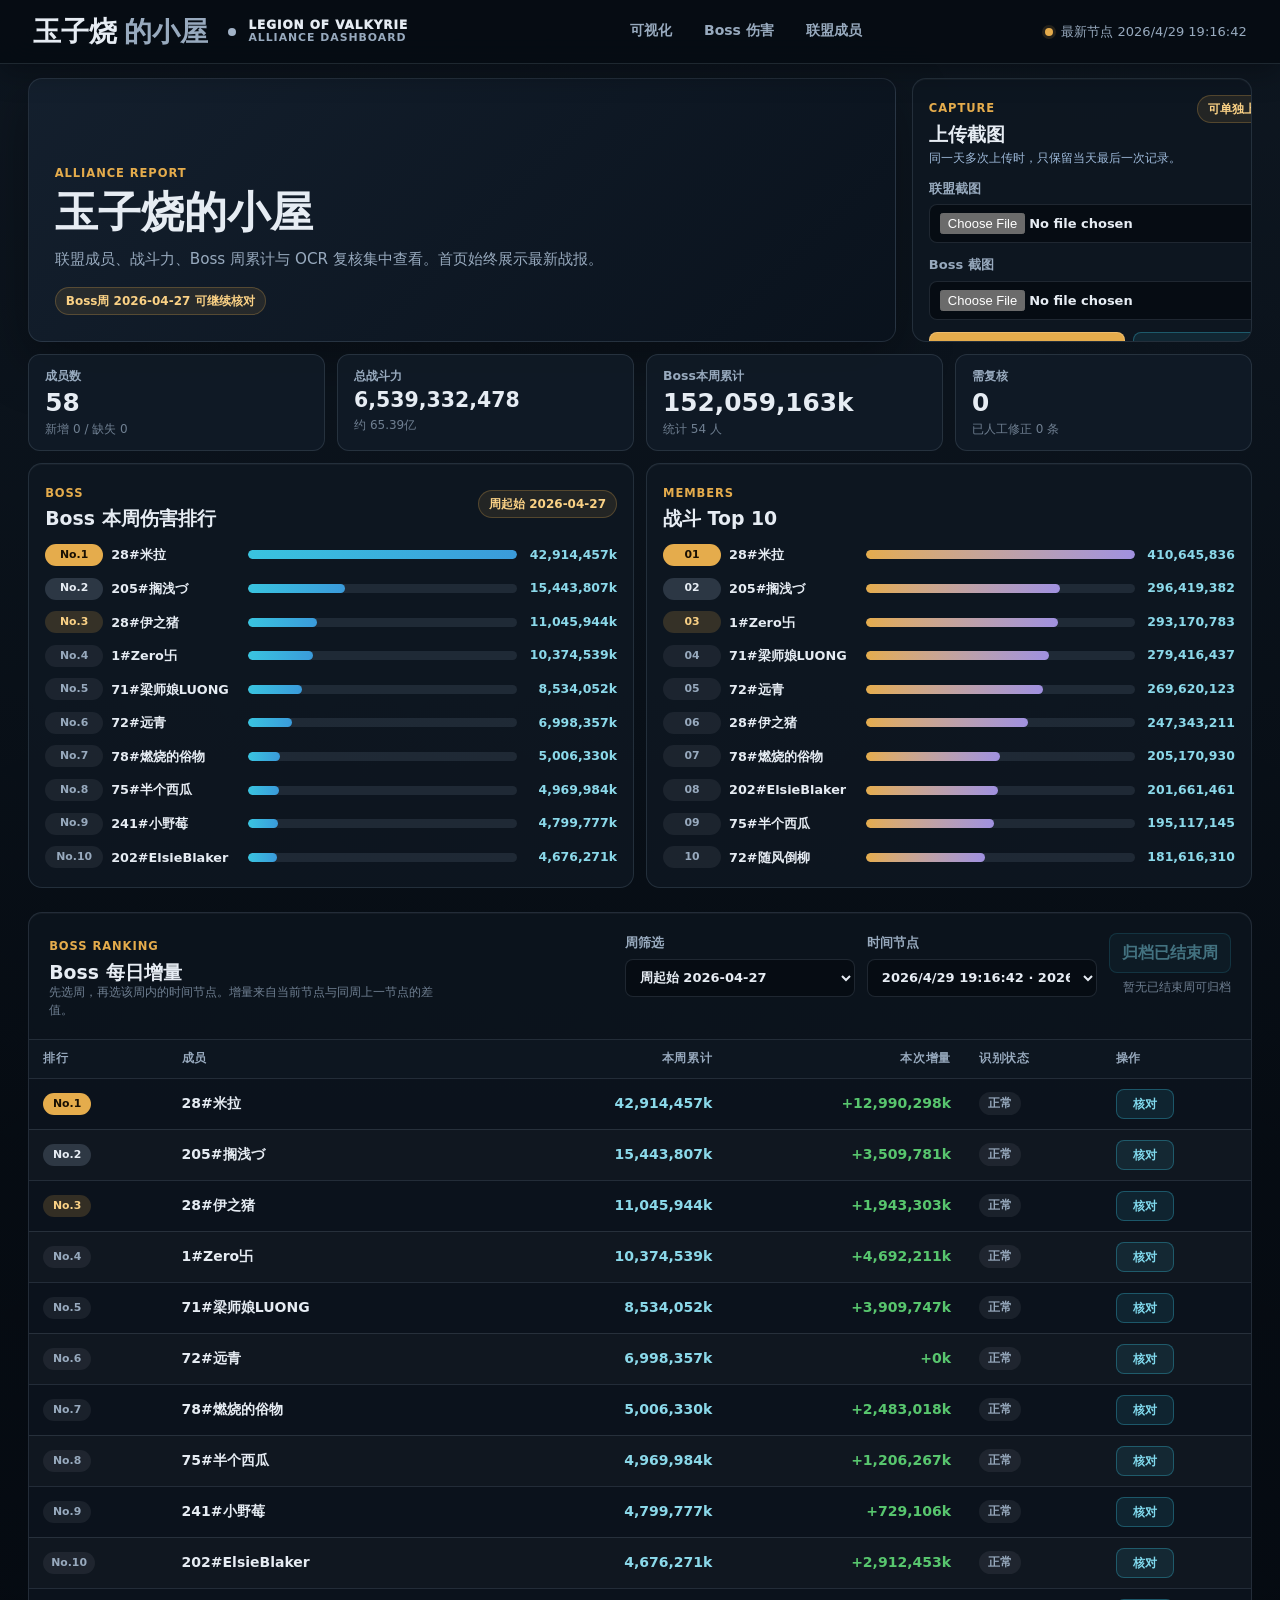
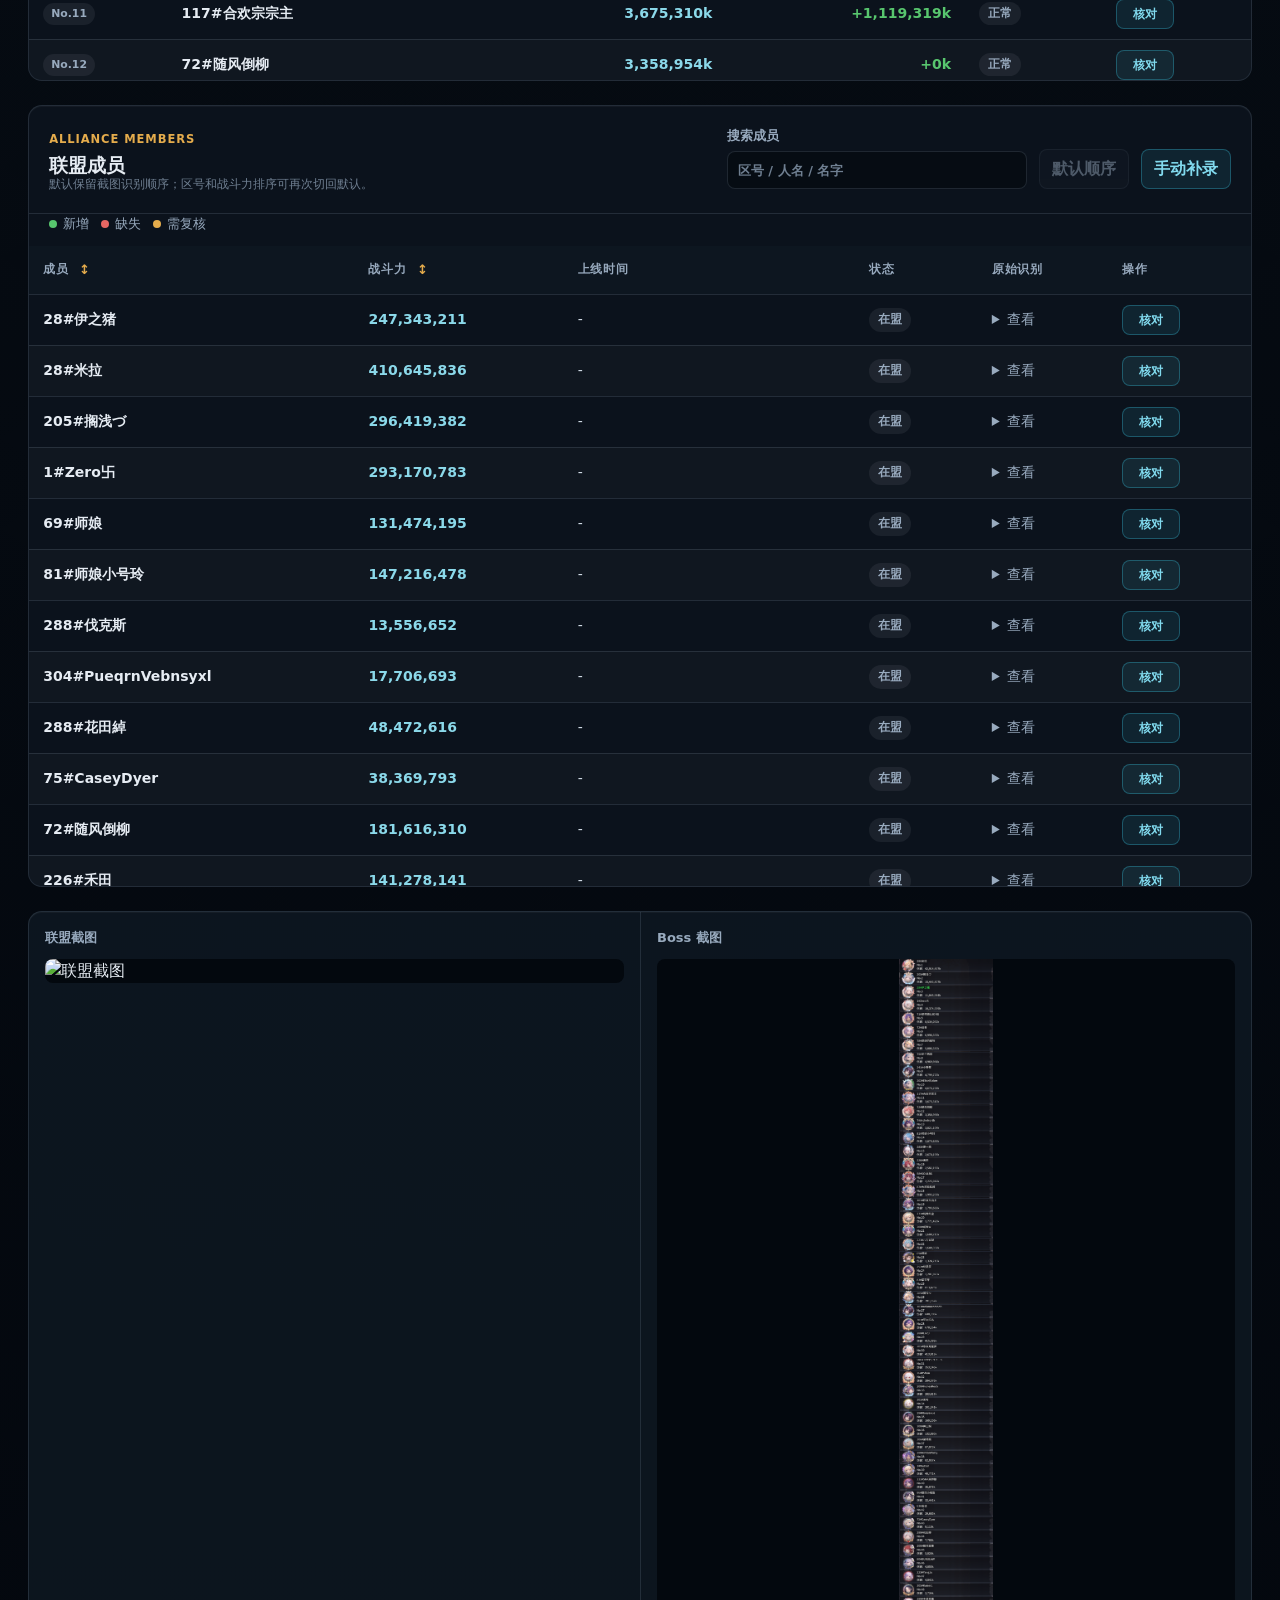
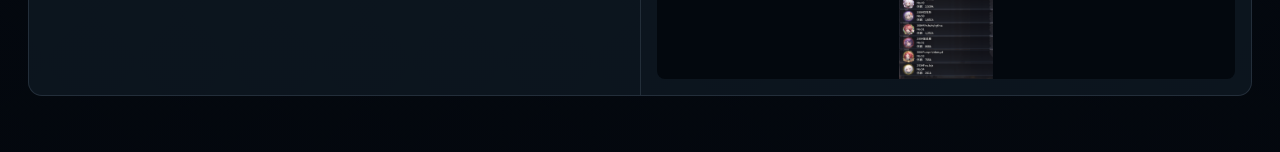
==== index.html @ 7e5b595a "初始化" ====
<!doctype html>
<html lang="zh-CN">
  <head>
    <meta charset="UTF-8" />
    <meta name="viewport" content="width=device-width, initial-scale=1, viewport-fit=cover" />
    <title>玉子烧的小屋</title>
    <link rel="icon" href="data:," />
    <link rel="stylesheet" href="./styles.css" />
  </head>
  <body>
    <a class="skip-link" href="#main-content">跳到主要内容</a>

    <header class="site-header" aria-label="主导航">
      <a class="brand" href="#visualization" aria-label="玉子烧的小屋首页">
        <span>玉子烧</span><span>的小屋</span>
      </a>

      <div class="identity">
        <span class="identity-dot"></span>
        <span>
          <strong>Legion of Valkyrie</strong>
          <small>Alliance Dashboard</small>
        </span>
      </div>

      <nav class="nav-links" aria-label="功能板块">
        <a href="#visualization">可视化</a>
        <a href="#boss-ranking">Boss 伤害</a>
        <a href="#members-section">联盟成员</a>
      </nav>

      <div class="header-status" aria-label="数据状态">
        <span class="status-dot"></span>
        <span id="captureMeta">等待数据</span>
      </div>
    </header>

    <main id="main-content" class="shell">
      <section id="visualization" class="overview section-block" aria-labelledby="overviewTitle">
        <div class="overview-top">
          <div class="report-title">
            <p class="eyebrow">Alliance Report</p>
            <h1 id="overviewTitle">玉子烧的小屋</h1>
            <p class="lede">联盟成员、战斗力、Boss 周累计与 OCR 复核集中查看。首页始终展示最新战报。</p>
            <div class="meta-line" aria-label="当前归档状态">
              <span id="archiveMeta">Boss 周数据未归档</span>
            </div>
          </div>

          <form id="uploadForm" class="upload-card" aria-label="截图上传识别">
            <div class="upload-head">
              <div>
                <p class="eyebrow">Capture</p>
                <h2>上传截图</h2>
                <p id="uploadStatus" class="hint">同一天多次上传时，只保留当天最后一次记录。</p>
              </div>
              <span class="small-badge">可单独上传</span>
            </div>

            <div class="upload-fields">
              <label>
                <span>联盟截图</span>
                <input name="member" type="file" accept="image/*" />
              </label>
              <label>
                <span>Boss 截图</span>
                <input name="boss" type="file" accept="image/*" />
              </label>
            </div>

            <div class="upload-actions">
              <button type="submit">上传并识别</button>
              <button id="reparseButton" class="secondary-button" type="button">重扫本地</button>
            </div>
          </form>
        </div>

        <section class="stats-grid" id="statsGrid" aria-label="战报指标"></section>

        <section class="leaderboard-grid" aria-label="最新排行">
          <article class="panel ranking-panel">
            <div class="panel-head compact">
              <div>
                <p class="eyebrow">Boss</p>
                <h2>Boss 本周伤害排行</h2>
              </div>
              <span id="bossWeekLabel" class="badge"></span>
            </div>
            <div id="bossBars" class="bars"></div>
          </article>

          <article class="panel ranking-panel">
            <div class="panel-head compact">
              <div>
                <p class="eyebrow">Members</p>
                <h2>战斗 Top 10</h2>
              </div>
            </div>
            <div id="powerBars" class="bars"></div>
          </article>
        </section>
      </section>

      <section id="boss-ranking" class="section-block detail-section" aria-labelledby="bossTitle">
        <section class="panel detail-panel boss-detail-panel">
          <div class="panel-head">
            <div>
              <p class="eyebrow">Boss Ranking</p>
              <h2 id="bossTitle">Boss 每日增量</h2>
              <p class="hint">先选周，再选该周内的时间节点。增量来自当前节点与同周上一节点的差值。</p>
            </div>

            <div class="control-row">
              <label class="inline-control">
                <span>周筛选</span>
                <select id="weekSelect"></select>
              </label>
              <label class="inline-control">
                <span>时间节点</span>
                <select id="snapshotSelect"></select>
              </label>
              <div class="archive-control">
                <button id="archiveButton" class="secondary-button" type="button">归档已结束周</button>
                <span id="archiveStatus" class="hint"></span>
              </div>
            </div>
          </div>

          <div class="table-wrap">
            <table>
              <thead>
                <tr>
                  <th>排行</th>
                  <th>成员</th>
                  <th>本周累计</th>
                  <th>本次增量</th>
                  <th>识别状态</th>
                  <th>操作</th>
                </tr>
              </thead>
              <tbody id="bossTable"></tbody>
            </table>
          </div>
        </section>
      </section>

      <section id="members-section" class="section-block detail-section" aria-labelledby="membersTitle">
        <section class="panel detail-panel members-detail-panel">
          <div class="panel-head">
            <div>
              <p class="eyebrow">Alliance Members</p>
              <h2 id="membersTitle">联盟成员</h2>
              <p class="hint">默认保留截图识别顺序；区号和战斗力排序可再次切回默认。</p>
            </div>

            <div class="member-tools">
              <label class="member-search">
                <span>搜索成员</span>
                <input id="searchInput" type="search" placeholder="区号 / 人名 / 名字" />
              </label>
              <button id="resetMemberSortButton" class="secondary-button subtle-button" type="button">默认顺序</button>
              <button id="addMemberButton" class="secondary-button" type="button">手动补录</button>
            </div>
          </div>

          <div class="legend">
            <span><i class="dot new"></i>新增</span>
            <span><i class="dot missing"></i>缺失</span>
            <span><i class="dot review"></i>需复核</span>
          </div>

          <div class="table-wrap">
            <table>
              <thead>
                <tr>
                  <th>
                    <button class="sort-button" type="button" data-member-sort="zone">
                      成员 <span id="memberSortIcon">↕</span>
                    </button>
                  </th>
                  <th>
                    <button class="sort-button" type="button" data-member-sort="power">
                      战斗力 <span id="powerSortIcon">↕</span>
                    </button>
                  </th>
                  <th>上线时间</th>
                  <th>状态</th>
                  <th>原始识别</th>
                  <th>操作</th>
                </tr>
              </thead>
              <tbody id="memberTable"></tbody>
            </table>
          </div>
        </section>
      </section>

      <section class="section-block detail-section">
        <section class="panel image-panel" aria-label="截图预览">
          <figure>
            <figcaption>联盟截图</figcaption>
            <img id="memberImage" alt="联盟截图" />
          </figure>
          <figure>
            <figcaption>Boss 截图</figcaption>
            <img id="bossImage" alt="Boss 截图" />
          </figure>
        </section>
      </section>
    </main>

    <script src="./data/state.js"></script>
    <script src="./app.js"></script>
  </body>
</html>
---- styles.css ----
:root {
  color-scheme: dark;
  --bg: oklch(15% 0.018 252);
  --bg-2: oklch(18% 0.022 252);
  --surface: oklch(21% 0.026 252);
  --surface-2: oklch(25% 0.03 252);
  --surface-3: oklch(30% 0.034 252);
  --line: oklch(62% 0.035 252 / 0.22);
  --line-strong: oklch(70% 0.04 252 / 0.34);
  --text: oklch(94% 0.012 252);
  --muted: oklch(73% 0.035 252);
  --muted-2: oklch(59% 0.034 252);
  --gold: oklch(78% 0.13 78);
  --gold-2: oklch(88% 0.105 82);
  --cyan: oklch(76% 0.12 214);
  --blue: oklch(66% 0.13 242);
  --green: oklch(74% 0.16 148);
  --red: oklch(67% 0.16 24);
  --violet: oklch(70% 0.115 292);
  --shadow: 0 18px 54px oklch(5% 0.01 252 / 0.34);
  --radius: 8px;
  --header-h: 64px;
  --space-1: 4px;
  --space-2: 8px;
  --space-3: 12px;
  --space-4: 16px;
  --space-5: 20px;
  --space-6: 24px;
  --space-8: 32px;
}

* {
  box-sizing: border-box;
}

html {
  min-height: 100%;
  background: var(--bg);
  scroll-behavior: smooth;
}

body {
  margin: 0;
  min-height: 100vh;
  overflow-x: hidden;
  color: var(--text);
  font-family: -apple-system, BlinkMacSystemFont, "Segoe UI", "Microsoft YaHei UI", "Noto Sans CJK SC", system-ui, sans-serif;
  font-size: 1rem;
  line-height: 1.5;
  background:
    linear-gradient(180deg, oklch(20% 0.024 252) 0%, var(--bg) 34%, oklch(13% 0.018 252) 100%),
    var(--bg);
  font-kerning: normal;
}

body::before {
  content: "";
  position: fixed;
  inset: 0;
  z-index: -1;
  pointer-events: none;
  background:
    linear-gradient(90deg, oklch(78% 0.13 78 / 0.08), transparent 34%),
    linear-gradient(140deg, transparent 30%, oklch(76% 0.12 214 / 0.06), transparent 62%);
}

a {
  color: inherit;
  text-decoration: none;
}

button,
input,
select {
  font: inherit;
}

button,
summary,
select,
input[type="file"] {
  cursor: pointer;
}

button:focus-visible,
a:focus-visible,
input:focus-visible,
select:focus-visible,
summary:focus-visible {
  outline: 2px solid var(--gold);
  outline-offset: 3px;
}

button:disabled {
  cursor: not-allowed;
  opacity: 0.48;
}

[hidden] {
  display: none !important;
}

.skip-link {
  position: fixed;
  left: var(--space-4);
  top: var(--space-4);
  z-index: 100;
  transform: translateY(calc(-100% - 24px));
  border-radius: var(--radius);
  background: var(--gold);
  color: oklch(18% 0.03 78);
  padding: var(--space-2) var(--space-3);
  font-weight: 800;
}

.skip-link:focus {
  transform: translateY(0);
}

.site-header {
  position: fixed;
  inset: 0 0 auto;
  z-index: 50;
  min-height: var(--header-h);
  display: grid;
  grid-template-columns: auto auto minmax(0, 1fr) auto;
  align-items: center;
  gap: var(--space-5);
  padding: 0 clamp(14px, 2.6vw, 38px);
  border-bottom: 1px solid var(--line);
  background: oklch(15% 0.018 252 / 0.92);
  backdrop-filter: blur(16px);
  box-shadow: 0 10px 28px oklch(5% 0.01 252 / 0.28);
}

.brand {
  display: inline-flex;
  align-items: baseline;
  gap: 0.26em;
  min-width: 0;
  color: var(--text);
  font-size: 1.72rem;
  font-weight: 950;
  line-height: 1;
  white-space: nowrap;
}

.brand span:last-child {
  overflow: hidden;
  color: var(--muted);
  font-weight: 850;
  text-overflow: ellipsis;
  white-space: nowrap;
}

.identity {
  display: inline-flex;
  align-items: center;
  gap: 12px;
  min-width: 218px;
  color: var(--text);
  text-transform: uppercase;
}

.identity-dot {
  width: 8px;
  height: 8px;
  flex: 0 0 auto;
  border-radius: 50%;
  background: oklch(76% 0.035 252);
}

.identity span:last-child {
  display: grid;
  gap: 2px;
}

.identity strong {
  font-size: 0.75rem;
  font-weight: 950;
  letter-spacing: 0.08em;
  line-height: 1;
}

.identity small {
  color: var(--muted);
  font-size: 0.68rem;
  font-weight: 900;
  letter-spacing: 0.09em;
  line-height: 1;
}

.nav-links {
  display: flex;
  justify-content: center;
  gap: clamp(12px, 2.5vw, 36px);
  min-width: 0;
  color: var(--muted);
  font-size: 0.875rem;
  font-weight: 750;
}

.nav-links a {
  display: inline-flex;
  align-items: center;
  min-height: 40px;
  border-bottom: 2px solid transparent;
  white-space: nowrap;
  transition: color 160ms ease, border-color 160ms ease;
}

.nav-links a:hover {
  border-color: var(--gold);
  color: var(--text);
}

.header-status {
  display: inline-flex;
  align-items: center;
  gap: var(--space-2);
  max-width: 360px;
  min-width: 0;
  color: var(--muted);
  font-size: 0.8125rem;
  font-variant-numeric: tabular-nums;
  white-space: nowrap;
}

.header-status span:last-child {
  overflow: hidden;
  text-overflow: ellipsis;
}

.status-dot,
.dot {
  display: inline-block;
  width: 8px;
  height: 8px;
  flex: 0 0 auto;
  border-radius: 50%;
  background: var(--gold);
  box-shadow: 0 0 0 3px oklch(78% 0.13 78 / 0.14);
}

.dot.new {
  background: var(--green);
  box-shadow: none;
}

.dot.missing {
  background: var(--red);
  box-shadow: none;
}

.dot.review {
  background: var(--gold);
  box-shadow: none;
}

.shell {
  width: min(100%, 1560px);
  margin: 0 auto;
  padding: calc(var(--header-h) + 14px) clamp(10px, 2.2vw, 34px) 56px;
}

.section-block {
  scroll-margin-top: calc(var(--header-h) + 18px);
}

.section-block + .section-block {
  margin-top: var(--space-6);
}

.overview {
  display: grid;
  grid-template-rows: minmax(190px, 0.62fr) auto minmax(310px, 1fr);
  gap: var(--space-3);
  min-height: calc(100vh - var(--header-h) - 26px);
}

.overview-top {
  display: grid;
  grid-template-columns: minmax(0, 1fr) minmax(340px, 0.38fr);
  gap: var(--space-4);
  min-height: 0;
}

.report-title {
  display: grid;
  align-content: end;
  min-width: 0;
  overflow: hidden;
  border: 1px solid var(--line);
  border-radius: 14px;
  background:
    linear-gradient(135deg, oklch(24% 0.032 252 / 0.94), oklch(18% 0.025 252 / 0.94)),
    var(--surface);
  padding: clamp(18px, 2vw, 30px);
  box-shadow: var(--shadow);
}

.eyebrow {
  display: inline-flex;
  align-items: center;
  gap: var(--space-2);
  margin: 0 0 var(--space-2);
  color: var(--gold);
  font-size: 0.72rem;
  font-weight: 900;
  letter-spacing: 0.08em;
  line-height: 1.2;
  text-transform: uppercase;
}

h1,
h2,
h3 {
  margin: 0;
  line-height: 1.1;
  text-wrap: balance;
}

h1 {
  font-size: 2.7rem;
  font-weight: 900;
}

h2 {
  font-size: 1.18rem;
  font-weight: 850;
}

.lede {
  max-width: 62ch;
  margin: var(--space-3) 0 0;
  color: var(--muted);
  font-size: 0.95rem;
  overflow-wrap: anywhere;
}

.meta-line {
  display: flex;
  flex-wrap: wrap;
  gap: var(--space-2);
  margin-top: var(--space-4);
}

.meta-line span,
.badge,
.small-badge {
  display: inline-flex;
  align-items: center;
  min-height: 28px;
  max-width: 100%;
  border: 1px solid oklch(78% 0.13 78 / 0.25);
  border-radius: 999px;
  background: oklch(78% 0.13 78 / 0.1);
  color: var(--gold-2);
  padding: 4px 10px;
  overflow: hidden;
  font-size: 0.75rem;
  font-weight: 800;
  text-overflow: ellipsis;
  white-space: nowrap;
}

.panel,
.upload-card {
  min-width: 0;
  overflow: hidden;
  border: 1px solid var(--line);
  border-radius: 14px;
  background: oklch(20% 0.024 252 / 0.88);
  box-shadow: inset 0 1px 0 oklch(95% 0.01 252 / 0.035);
}

.upload-card {
  display: grid;
  gap: var(--space-3);
  align-content: start;
  padding: var(--space-4);
}

.upload-head,
.panel-head {
  display: flex;
  align-items: flex-start;
  justify-content: space-between;
  gap: var(--space-4);
}

.upload-head h2 {
  color: var(--text);
}

.upload-head .hint {
  margin-top: 4px;
  max-width: 260px;
  overflow: hidden;
  color: oklch(78% 0.055 252);
  text-overflow: ellipsis;
  white-space: nowrap;
}

.upload-fields {
  display: grid;
  grid-template-columns: 1fr;
  gap: var(--space-3);
}

.upload-card label,
.inline-control,
.member-search,
.review-fields label {
  display: grid;
  gap: 6px;
  min-width: 0;
  color: var(--muted);
  font-size: 0.8125rem;
  font-weight: 760;
}

input,
select {
  width: 100%;
  min-width: 0;
  min-height: 38px;
  border: 1px solid var(--line);
  border-radius: var(--radius);
  background: oklch(15% 0.018 252);
  color: var(--text);
  padding: 8px 10px;
}

input::placeholder {
  color: var(--muted-2);
}

.upload-actions {
  display: grid;
  grid-template-columns: 1.15fr 0.85fr;
  gap: var(--space-2);
}

button,
.secondary-button,
.mini-button {
  min-height: 36px;
  border: 1px solid transparent;
  border-radius: var(--radius);
  padding: 7px 12px;
  font-weight: 850;
  transition: background 160ms ease, border-color 160ms ease, color 160ms ease, transform 160ms ease;
}

button[type="submit"],
.review-modal button[type="submit"] {
  border-color: oklch(86% 0.1 78 / 0.58);
  background: var(--gold);
  color: oklch(18% 0.03 78);
}

.secondary-button,
.mini-button {
  border-color: oklch(76% 0.12 214 / 0.32);
  background: oklch(76% 0.12 214 / 0.1);
  color: oklch(84% 0.09 214);
}

.subtle-button {
  border-color: var(--line);
  background: oklch(92% 0.01 252 / 0.045);
  color: var(--muted);
}

@media (hover: hover) {
  button:hover,
  .mini-button:hover,
  .secondary-button:hover {
    transform: translateY(-1px);
  }
}

.hint {
  margin: 0;
  color: var(--muted-2);
  font-size: 0.78rem;
  line-height: 1.45;
}

.stats-grid {
  display: grid;
  grid-template-columns: repeat(4, minmax(0, 1fr));
  gap: var(--space-3);
}

.stat {
  min-width: 0;
  min-height: 76px;
  border: 1px solid var(--line);
  border-radius: 12px;
  background: oklch(22% 0.028 252 / 0.92);
  padding: var(--space-3) var(--space-4);
}

.stat span {
  display: block;
  color: var(--muted);
  font-size: 0.78rem;
  font-weight: 800;
}

.stat strong {
  display: block;
  margin-top: 5px;
  overflow: hidden;
  color: var(--text);
  font-size: 1.55rem;
  font-weight: 900;
  line-height: 1.05;
  text-overflow: ellipsis;
  white-space: nowrap;
  font-variant-numeric: tabular-nums;
}

.stat-power strong {
  font-size: 1.28rem;
}

.stat small {
  display: block;
  margin-top: 5px;
  color: var(--muted-2);
  font-size: 0.75rem;
  line-height: 1.35;
}

.leaderboard-grid {
  display: grid;
  grid-template-columns: minmax(0, 1fr) minmax(0, 1fr);
  gap: var(--space-3);
  align-items: stretch;
  min-height: 0;
}

.ranking-panel {
  display: grid;
  grid-template-rows: auto minmax(0, 1fr);
  min-height: 0;
  padding: var(--space-4);
}

.panel-head {
  padding: var(--space-5);
  border-bottom: 1px solid var(--line);
}

.panel-head.compact {
  align-items: center;
  padding: 0 0 var(--space-3);
  border-bottom: 0;
}

.bars {
  display: grid;
  align-content: start;
  gap: 6px;
  min-height: 0;
}

.ranking-panel .bars {
  height: 100%;
  align-content: stretch;
  grid-template-rows: repeat(10, minmax(0, 1fr));
}

.empty-state {
  display: grid;
  place-items: center;
  min-height: 118px;
  border: 1px dashed var(--line);
  border-radius: var(--radius);
  color: var(--muted-2);
  font-size: 0.875rem;
  text-align: center;
}

.table-empty {
  min-height: 78px;
}

.bar-row {
  display: grid;
  grid-template-columns: 58px minmax(116px, 0.48fr) minmax(120px, 1fr) minmax(92px, auto);
  gap: var(--space-2);
  align-items: center;
  min-height: 0;
  border-radius: 999px;
  color: var(--muted);
  font-size: 0.8rem;
}

.rank-pill {
  display: inline-flex;
  align-items: center;
  justify-content: center;
  min-width: 48px;
  height: 22px;
  border-radius: 999px;
  background: oklch(92% 0.01 252 / 0.07);
  color: var(--muted);
  padding: 0 8px;
  font-size: 0.68rem;
  font-weight: 900;
  font-variant-numeric: tabular-nums;
}

.rank-top-1 .rank-pill,
.rank-table-top-1 .rank-pill {
  background: var(--gold);
  color: oklch(18% 0.03 78);
}

.rank-top-2 .rank-pill,
.rank-table-top-2 .rank-pill {
  background: oklch(84% 0.04 252 / 0.18);
  color: var(--text);
}

.rank-top-3 .rank-pill,
.rank-table-top-3 .rank-pill {
  background: oklch(78% 0.13 78 / 0.18);
  color: var(--gold-2);
}

.bar-name {
  min-width: 0;
  overflow: hidden;
  color: var(--text);
  font-weight: 760;
  text-overflow: ellipsis;
  white-space: nowrap;
}

.bar-track {
  height: 9px;
  overflow: hidden;
  border-radius: 999px;
  background: oklch(70% 0.035 252 / 0.14);
}

.bar-fill {
  display: block;
  height: 100%;
  border-radius: inherit;
  background: linear-gradient(90deg, var(--cyan), var(--blue));
}

.bar-row.power .bar-fill {
  background: linear-gradient(90deg, var(--gold), var(--violet));
}

.bar-row strong {
  color: oklch(84% 0.08 214);
  font-size: 0.78rem;
  font-weight: 850;
  text-align: right;
  white-space: nowrap;
  font-variant-numeric: tabular-nums;
}

.detail-section {
  display: grid;
}

.detail-panel {
  background: oklch(19% 0.023 252 / 0.92);
}

.control-row,
.member-tools {
  display: flex;
  flex-wrap: wrap;
  justify-content: flex-end;
  align-items: end;
  gap: var(--space-3);
  min-width: min(100%, 760px);
}

.inline-control {
  width: min(230px, 100%);
}

.archive-control {
  display: grid;
  justify-items: end;
  gap: 5px;
  max-width: 230px;
}

.member-search {
  width: min(300px, 100%);
}

.legend {
  display: flex;
  flex-wrap: wrap;
  gap: var(--space-3);
  padding: 0 var(--space-5) var(--space-3);
  color: var(--muted);
  font-size: 0.8125rem;
}

.legend span {
  display: inline-flex;
  align-items: center;
  gap: 6px;
}

.table-wrap {
  overflow: auto;
  scrollbar-color: oklch(70% 0.04 252 / 0.45) transparent;
}

.detail-panel .table-wrap {
  max-height: min(640px, calc(100vh - var(--header-h) - 175px));
}

table {
  width: 100%;
  border-collapse: collapse;
}

th,
td {
  border-bottom: 1px solid var(--line);
  padding: 10px 14px;
  text-align: left;
  vertical-align: middle;
}

th {
  position: sticky;
  top: 0;
  z-index: 1;
  background: oklch(20% 0.024 252 / 0.98);
  color: var(--muted);
  font-size: 0.74rem;
  font-weight: 900;
  letter-spacing: 0.06em;
  text-transform: uppercase;
}

td {
  color: oklch(89% 0.018 252);
  font-size: 0.875rem;
}

.boss-detail-panel th:nth-child(3),
.boss-detail-panel th:nth-child(4),
.boss-detail-panel td:nth-child(3),
.boss-detail-panel td:nth-child(4) {
  text-align: right;
}

tbody tr {
  transition: background 140ms ease;
}

tbody tr:nth-child(even) {
  background: oklch(92% 0.01 252 / 0.018);
}

tbody tr:hover {
  background: oklch(76% 0.12 214 / 0.07);
}

.cell-name {
  color: var(--text);
  font-weight: 780;
}

.metric-cell {
  color: oklch(84% 0.08 214);
  font-weight: 820;
  white-space: nowrap;
  font-variant-numeric: tabular-nums;
}

.sort-button {
  display: inline-flex;
  align-items: center;
  gap: 7px;
  min-height: 28px;
  border: 0;
  background: transparent;
  color: var(--muted);
  padding: 0;
  font-size: 0.74rem;
  font-weight: 900;
  letter-spacing: 0.06em;
  text-transform: uppercase;
}

.sort-button span {
  display: inline-grid;
  place-items: center;
  min-width: 18px;
  color: var(--gold);
  font-size: 0.82rem;
}

.mini-button {
  min-width: 58px;
  min-height: 30px;
  padding: 5px 9px;
  font-size: 0.75rem;
}

.delta {
  color: var(--green);
  font-weight: 900;
}

.warn {
  color: var(--gold-2);
  font-weight: 820;
}

.tag {
  display: inline-flex;
  align-items: center;
  min-height: 22px;
  margin: 2px 4px 2px 0;
  border: 1px solid transparent;
  border-radius: 999px;
  background: oklch(92% 0.01 252 / 0.07);
  color: var(--muted);
  padding: 2px 8px;
  font-size: 0.73rem;
  font-weight: 760;
}

.tag.new {
  border-color: oklch(74% 0.16 148 / 0.25);
  background: oklch(74% 0.16 148 / 0.12);
  color: var(--green);
}

.tag.missing {
  border-color: oklch(67% 0.16 24 / 0.28);
  background: oklch(67% 0.16 24 / 0.12);
  color: oklch(78% 0.12 24);
}

.tag.review {
  border-color: oklch(78% 0.13 78 / 0.28);
  background: oklch(78% 0.13 78 / 0.12);
  color: var(--gold-2);
}

.tag.corrected {
  border-color: oklch(76% 0.12 214 / 0.28);
  background: oklch(76% 0.12 214 / 0.12);
  color: var(--cyan);
}

details {
  color: var(--muted);
}

code {
  color: oklch(86% 0.025 252);
  white-space: pre-wrap;
}

.image-panel {
  display: grid;
  grid-template-columns: 1fr 1fr;
  gap: 0;
}

figure {
  margin: 0;
  min-width: 0;
  padding: var(--space-4);
}

figure + figure {
  border-left: 1px solid var(--line);
}

figcaption {
  margin-bottom: var(--space-3);
  color: var(--muted);
  font-size: 0.8125rem;
  font-weight: 850;
}

figure img {
  display: block;
  width: 100%;
  max-height: 720px;
  object-fit: contain;
  border-radius: var(--radius);
  background: oklch(13% 0.018 252);
}

.review-modal {
  width: min(720px, calc(100vw - 24px));
  max-height: calc(100vh - 40px);
  padding: 0;
  border: 1px solid var(--line);
  border-radius: 14px;
  background: oklch(19% 0.023 252);
  color: var(--text);
  box-shadow: 0 30px 90px oklch(5% 0.01 252 / 0.55);
}

.review-modal::backdrop {
  background: oklch(5% 0.01 252 / 0.72);
  backdrop-filter: blur(4px);
}

.review-modal form {
  display: grid;
  gap: var(--space-4);
  padding: var(--space-5);
}

.modal-head,
.modal-actions {
  display: flex;
  align-items: center;
  justify-content: space-between;
  gap: var(--space-3);
}

.icon-button {
  display: grid;
  place-items: center;
  width: 34px;
  height: 34px;
  border: 1px solid var(--line);
  border-radius: 50%;
  background: oklch(92% 0.01 252 / 0.055);
  color: var(--text);
  padding: 0;
  font-size: 1.2rem;
}

.review-fields {
  display: grid;
  grid-template-columns: repeat(2, minmax(0, 1fr));
  gap: var(--space-3);
}

.review-raw {
  display: grid;
  gap: var(--space-2);
}

.review-raw h3 {
  margin: 0;
  color: var(--gold);
  font-size: 0.78rem;
  font-weight: 900;
  letter-spacing: 0.06em;
  text-transform: uppercase;
}

.review-raw pre {
  max-height: 168px;
  margin: 0;
  overflow: auto;
  border: 1px solid var(--line);
  border-radius: var(--radius);
  background: oklch(12% 0.015 252 / 0.72);
  color: oklch(88% 0.02 252);
  padding: var(--space-3);
  white-space: pre-wrap;
}

@media (max-height: 820px) and (min-width: 1100px) {
  :root {
    --header-h: 58px;
  }

  .shell {
    padding-top: calc(var(--header-h) + 10px);
  }

  .overview {
    grid-template-rows: minmax(184px, 0.58fr) auto minmax(300px, 1fr);
    gap: 10px;
  }

  .report-title,
  .upload-card,
  .ranking-panel {
    padding: 12px 14px;
  }

  h1 {
    font-size: 2.25rem;
  }

  .lede {
    margin-top: 7px;
    font-size: 0.875rem;
  }

  .meta-line {
    margin-top: 8px;
  }

  .stat {
    min-height: 64px;
    padding: 9px 12px;
  }

  .stat strong {
    font-size: 1.32rem;
  }

  .stat-power strong {
    font-size: 1.12rem;
  }

  .bar-row {
    min-height: 0;
    gap: 7px;
  }

  .bars {
    gap: 3px;
  }

  .rank-pill {
    height: 19px;
    font-size: 0.64rem;
  }

  .bar-track {
    height: 8px;
  }

  .bar-row strong {
    font-size: 0.74rem;
  }

  .panel-head.compact {
    padding-bottom: 8px;
  }

  .upload-card {
    gap: 6px;
    padding: 10px 12px;
  }

  #uploadStatus {
    overflow: hidden;
    text-overflow: ellipsis;
    white-space: nowrap;
  }

  .upload-card h2 {
    font-size: 1.02rem;
  }

  .upload-card .eyebrow {
    margin-bottom: 3px;
  }

  .upload-head .hint {
    margin-top: 2px;
    font-size: 0.72rem;
  }

  .upload-card .small-badge {
    display: none;
  }

  .upload-fields {
    grid-template-columns: 1fr 1fr;
    gap: 7px;
  }

  .upload-card label {
    gap: 4px;
  }

  input,
  select {
    min-height: 30px;
    padding-top: 5px;
    padding-bottom: 5px;
  }

  button,
  .secondary-button,
  .mini-button {
    min-height: 31px;
    padding-top: 5px;
    padding-bottom: 5px;
  }
}

@media (max-width: 1120px) {
  .site-header {
    grid-template-columns: auto 1fr;
    min-height: 86px;
    padding-top: 10px;
    padding-bottom: 10px;
  }

  :root {
    --header-h: 86px;
  }

  .nav-links {
    grid-column: 1 / -1;
    grid-row: 2;
    justify-content: flex-start;
    overflow-x: auto;
  }

  .header-status {
    justify-self: end;
  }

  .identity {
    display: none;
  }

  .overview {
    min-height: auto;
    grid-template-rows: auto auto auto;
  }

  .overview-top,
  .leaderboard-grid,
  .image-panel {
    grid-template-columns: 1fr;
  }

  figure + figure {
    border-left: 0;
    border-top: 1px solid var(--line);
  }

  .stats-grid {
    grid-template-columns: repeat(2, minmax(0, 1fr));
  }

  .panel-head {
    flex-wrap: wrap;
  }

  .control-row,
  .member-tools {
    justify-content: flex-start;
  }

  .archive-control {
    justify-items: start;
  }
}

@media (max-width: 680px) {
  .site-header {
    gap: 8px 12px;
  }

  .brand {
    max-width: 46vw;
    font-size: 1.25rem;
  }

  .header-status {
    display: none;
  }

  .shell {
    padding-inline: 10px;
    padding-bottom: 34px;
  }

  h1 {
    font-size: 2.1rem;
  }

  .stats-grid,
  .upload-actions,
  .review-fields {
    grid-template-columns: 1fr;
  }

  .bar-row {
    grid-template-columns: 50px minmax(0, 1fr) minmax(82px, auto);
    min-height: 34px;
  }

  .small-badge {
    display: none;
  }

  .bar-track {
    grid-column: 2 / -1;
  }

  .bar-name {
    white-space: normal;
    overflow-wrap: anywhere;
  }

  th,
  td {
    min-width: 116px;
    padding: 9px 10px;
  }

  .panel-head {
    padding: var(--space-4);
  }

  .legend {
    padding-inline: var(--space-4);
  }
}

@media (prefers-reduced-motion: reduce) {
  *,
  *::before,
  *::after {
    scroll-behavior: auto !important;
    transition: none !important;
  }
}
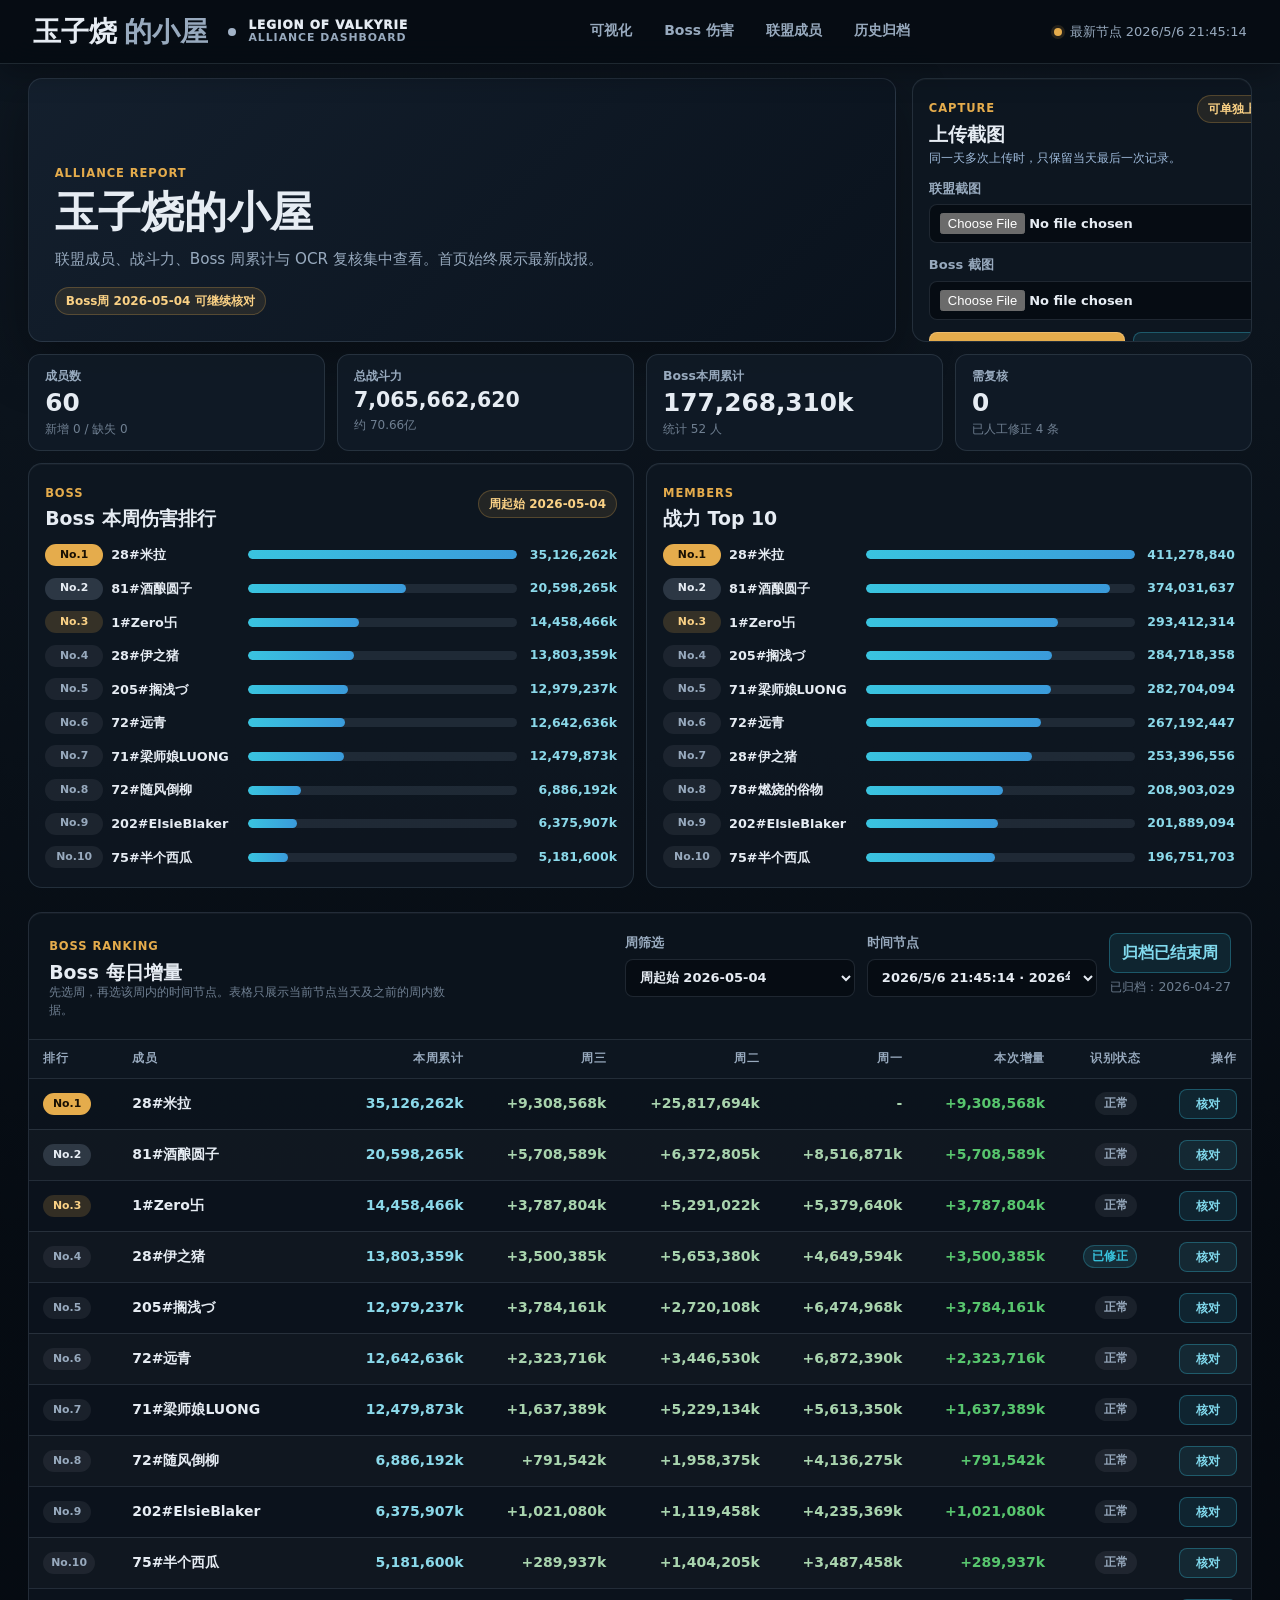
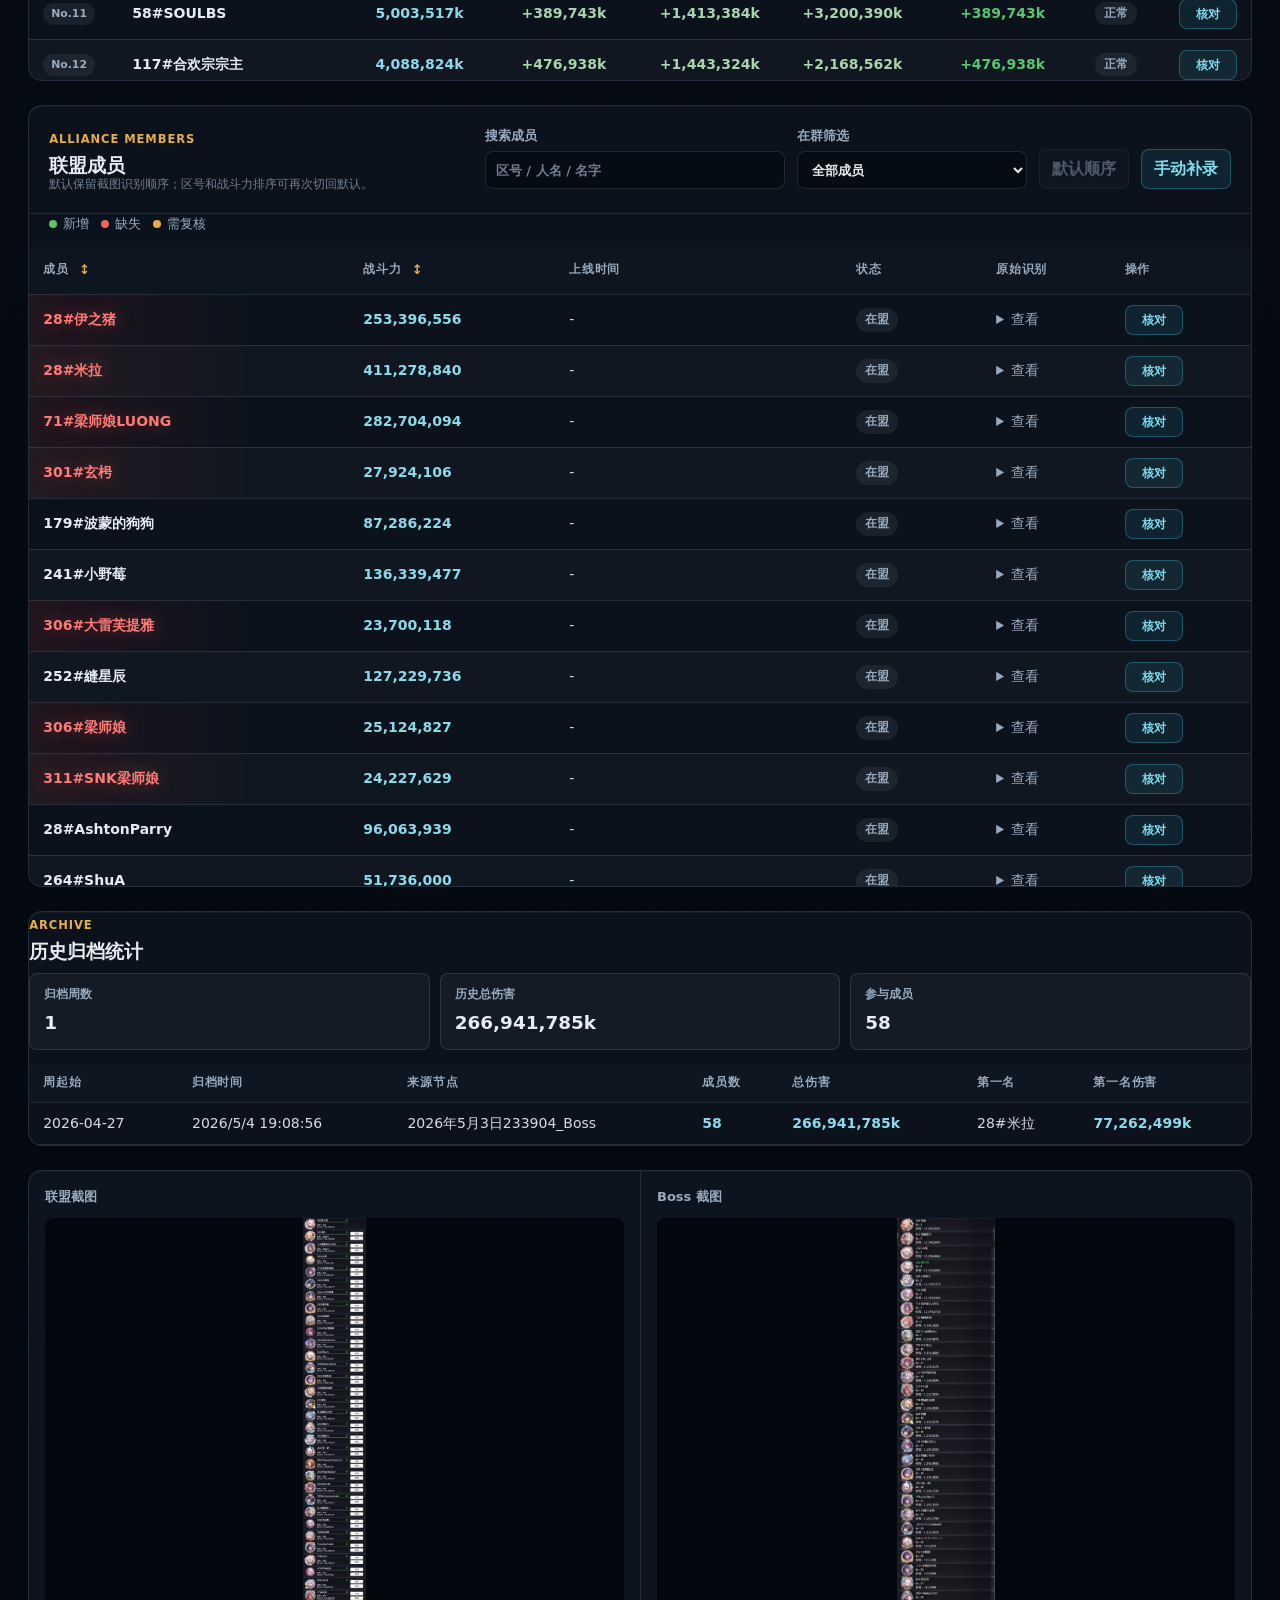
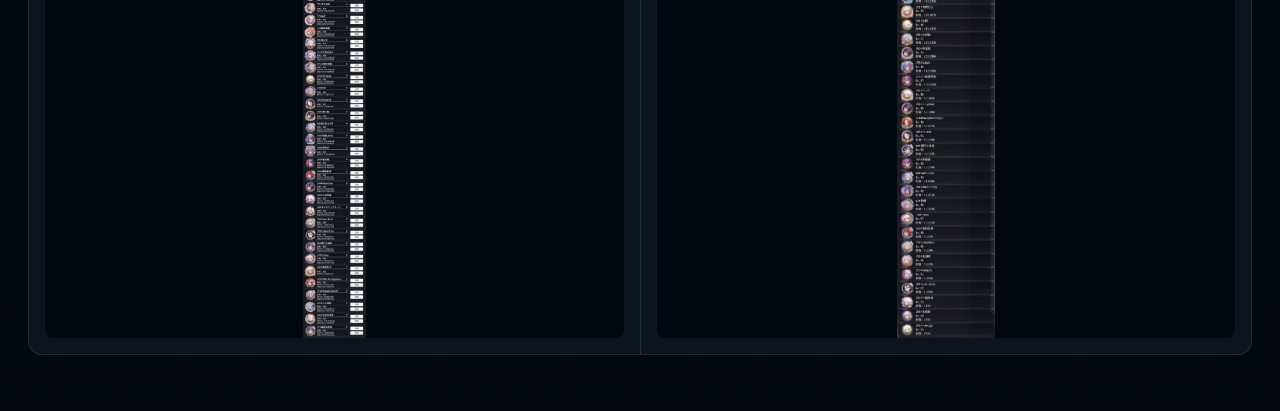
==== commit 1682c07d: "展示Boss伤害优化 上传2026年5月6日21:48:18数据" ====
--- a/index.html
+++ b/index.html
@@ -5,211 +5,30 @@
     <meta name="viewport" content="width=device-width, initial-scale=1, viewport-fit=cover" />
     <title>玉子烧的小屋</title>
     <link rel="icon" href="data:," />
-    <link rel="stylesheet" href="./styles.css" />
+    <link rel="stylesheet" href="./styles.css?v=20260506g" />
   </head>
   <body>
     <a class="skip-link" href="#main-content">跳到主要内容</a>
-
     <header class="site-header" aria-label="主导航">
-      <a class="brand" href="#visualization" aria-label="玉子烧的小屋首页">
-        <span>玉子烧</span><span>的小屋</span>
-      </a>
-
-      <div class="identity">
-        <span class="identity-dot"></span>
-        <span>
-          <strong>Legion of Valkyrie</strong>
-          <small>Alliance Dashboard</small>
-        </span>
-      </div>
-
-      <nav class="nav-links" aria-label="功能板块">
-        <a href="#visualization">可视化</a>
-        <a href="#boss-ranking">Boss 伤害</a>
-        <a href="#members-section">联盟成员</a>
-      </nav>
-
-      <div class="header-status" aria-label="数据状态">
-        <span class="status-dot"></span>
-        <span id="captureMeta">等待数据</span>
-      </div>
+      <a class="brand" href="#visualization" aria-label="玉子烧的小屋首页"><span>玉子烧</span><span>的小屋</span></a>
+      <div class="identity"><span class="identity-dot"></span><span><strong>Legion of Valkyrie</strong><small>Alliance Dashboard</small></span></div>
+      <nav class="nav-links" aria-label="功能板块"><a href="#visualization">可视化</a><a href="#boss-ranking">Boss 伤害</a><a href="#members-section">联盟成员</a><a href="#archive-history">历史归档</a></nav>
+      <div class="header-status" aria-label="数据状态"><span class="status-dot"></span><span id="captureMeta">等待数据</span></div>
     </header>
-
     <main id="main-content" class="shell">
       <section id="visualization" class="overview section-block" aria-labelledby="overviewTitle">
         <div class="overview-top">
-          <div class="report-title">
-            <p class="eyebrow">Alliance Report</p>
-            <h1 id="overviewTitle">玉子烧的小屋</h1>
-            <p class="lede">联盟成员、战斗力、Boss 周累计与 OCR 复核集中查看。首页始终展示最新战报。</p>
-            <div class="meta-line" aria-label="当前归档状态">
-              <span id="archiveMeta">Boss 周数据未归档</span>
-            </div>
-          </div>
-
-          <form id="uploadForm" class="upload-card" aria-label="截图上传识别">
-            <div class="upload-head">
-              <div>
-                <p class="eyebrow">Capture</p>
-                <h2>上传截图</h2>
-                <p id="uploadStatus" class="hint">同一天多次上传时，只保留当天最后一次记录。</p>
-              </div>
-              <span class="small-badge">可单独上传</span>
-            </div>
-
-            <div class="upload-fields">
-              <label>
-                <span>联盟截图</span>
-                <input name="member" type="file" accept="image/*" />
-              </label>
-              <label>
-                <span>Boss 截图</span>
-                <input name="boss" type="file" accept="image/*" />
-              </label>
-            </div>
-
-            <div class="upload-actions">
-              <button type="submit">上传并识别</button>
-              <button id="reparseButton" class="secondary-button" type="button">重扫本地</button>
-            </div>
-          </form>
+          <div class="report-title"><p class="eyebrow">Alliance Report</p><h1 id="overviewTitle">玉子烧的小屋</h1><p class="lede">联盟成员、战斗力、Boss 周累计与 OCR 复核集中查看。首页始终展示最新战报。</p><div class="meta-line" aria-label="当前归档状态"><span id="archiveMeta">Boss 周数据未归档</span></div></div>
+          <form id="uploadForm" class="upload-card" aria-label="截图上传识别"><div class="upload-head"><div><p class="eyebrow">Capture</p><h2>上传截图</h2><p id="uploadStatus" class="hint">同一天多次上传时，只保留当天最后一次记录。</p></div><span class="small-badge">可单独上传</span></div><div class="upload-fields"><label><span>联盟截图</span><input name="member" type="file" accept="image/*" /></label><label><span>Boss 截图</span><input name="boss" type="file" accept="image/*" /></label></div><div class="upload-actions"><button type="submit">上传并识别</button><button id="reparseButton" class="secondary-button" type="button">重扫本地</button></div></form>
         </div>
-
         <section class="stats-grid" id="statsGrid" aria-label="战报指标"></section>
-
-        <section class="leaderboard-grid" aria-label="最新排行">
-          <article class="panel ranking-panel">
-            <div class="panel-head compact">
-              <div>
-                <p class="eyebrow">Boss</p>
-                <h2>Boss 本周伤害排行</h2>
-              </div>
-              <span id="bossWeekLabel" class="badge"></span>
-            </div>
-            <div id="bossBars" class="bars"></div>
-          </article>
-
-          <article class="panel ranking-panel">
-            <div class="panel-head compact">
-              <div>
-                <p class="eyebrow">Members</p>
-                <h2>战斗 Top 10</h2>
-              </div>
-            </div>
-            <div id="powerBars" class="bars"></div>
-          </article>
-        </section>
+        <section class="leaderboard-grid" aria-label="最新排行"><article class="panel ranking-panel"><div class="panel-head compact"><div><p class="eyebrow">Boss</p><h2>Boss 本周伤害排行</h2></div><span id="bossWeekLabel" class="badge"></span></div><div id="bossBars" class="bars"></div></article><article class="panel ranking-panel"><div class="panel-head compact"><div><p class="eyebrow">Members</p><h2>战力 Top 10</h2></div></div><div id="powerBars" class="bars"></div></article></section>
       </section>
-
-      <section id="boss-ranking" class="section-block detail-section" aria-labelledby="bossTitle">
-        <section class="panel detail-panel boss-detail-panel">
-          <div class="panel-head">
-            <div>
-              <p class="eyebrow">Boss Ranking</p>
-              <h2 id="bossTitle">Boss 每日增量</h2>
-              <p class="hint">先选周，再选该周内的时间节点。增量来自当前节点与同周上一节点的差值。</p>
-            </div>
-
-            <div class="control-row">
-              <label class="inline-control">
-                <span>周筛选</span>
-                <select id="weekSelect"></select>
-              </label>
-              <label class="inline-control">
-                <span>时间节点</span>
-                <select id="snapshotSelect"></select>
-              </label>
-              <div class="archive-control">
-                <button id="archiveButton" class="secondary-button" type="button">归档已结束周</button>
-                <span id="archiveStatus" class="hint"></span>
-              </div>
-            </div>
-          </div>
-
-          <div class="table-wrap">
-            <table>
-              <thead>
-                <tr>
-                  <th>排行</th>
-                  <th>成员</th>
-                  <th>本周累计</th>
-                  <th>本次增量</th>
-                  <th>识别状态</th>
-                  <th>操作</th>
-                </tr>
-              </thead>
-              <tbody id="bossTable"></tbody>
-            </table>
-          </div>
-        </section>
-      </section>
-
-      <section id="members-section" class="section-block detail-section" aria-labelledby="membersTitle">
-        <section class="panel detail-panel members-detail-panel">
-          <div class="panel-head">
-            <div>
-              <p class="eyebrow">Alliance Members</p>
-              <h2 id="membersTitle">联盟成员</h2>
-              <p class="hint">默认保留截图识别顺序；区号和战斗力排序可再次切回默认。</p>
-            </div>
-
-            <div class="member-tools">
-              <label class="member-search">
-                <span>搜索成员</span>
-                <input id="searchInput" type="search" placeholder="区号 / 人名 / 名字" />
-              </label>
-              <button id="resetMemberSortButton" class="secondary-button subtle-button" type="button">默认顺序</button>
-              <button id="addMemberButton" class="secondary-button" type="button">手动补录</button>
-            </div>
-          </div>
-
-          <div class="legend">
-            <span><i class="dot new"></i>新增</span>
-            <span><i class="dot missing"></i>缺失</span>
-            <span><i class="dot review"></i>需复核</span>
-          </div>
-
-          <div class="table-wrap">
-            <table>
-              <thead>
-                <tr>
-                  <th>
-                    <button class="sort-button" type="button" data-member-sort="zone">
-                      成员 <span id="memberSortIcon">↕</span>
-                    </button>
-                  </th>
-                  <th>
-                    <button class="sort-button" type="button" data-member-sort="power">
-                      战斗力 <span id="powerSortIcon">↕</span>
-                    </button>
-                  </th>
-                  <th>上线时间</th>
-                  <th>状态</th>
-                  <th>原始识别</th>
-                  <th>操作</th>
-                </tr>
-              </thead>
-              <tbody id="memberTable"></tbody>
-            </table>
-          </div>
-        </section>
-      </section>
-
-      <section class="section-block detail-section">
-        <section class="panel image-panel" aria-label="截图预览">
-          <figure>
-            <figcaption>联盟截图</figcaption>
-            <img id="memberImage" alt="联盟截图" />
-          </figure>
-          <figure>
-            <figcaption>Boss 截图</figcaption>
-            <img id="bossImage" alt="Boss 截图" />
-          </figure>
-        </section>
-      </section>
+      <section id="boss-ranking" class="section-block detail-section" aria-labelledby="bossTitle"><section class="panel detail-panel boss-detail-panel"><div class="panel-head"><div><p class="eyebrow">Boss Ranking</p><h2 id="bossTitle">Boss 每日增量</h2><p class="hint">先选周，再选该周内的时间节点。表格只展示当前节点当天及之前的周内数据。</p></div><div class="control-row"><label class="inline-control"><span>周筛选</span><select id="weekSelect"></select></label><label class="inline-control"><span>时间节点</span><select id="snapshotSelect"></select></label><div class="archive-control"><button id="archiveButton" class="secondary-button" type="button">归档已结束周</button><span id="archiveStatus" class="hint"></span></div></div></div><div class="table-wrap"><table><thead><tr id="bossHeaderRow"></tr></thead><tbody id="bossTable"></tbody></table></div></section></section>
+      <section id="members-section" class="section-block detail-section" aria-labelledby="membersTitle"><section class="panel detail-panel members-detail-panel"><div class="panel-head"><div><p class="eyebrow">Alliance Members</p><h2 id="membersTitle">联盟成员</h2><p class="hint">默认保留截图识别顺序；区号和战斗力排序可再次切回默认。</p></div><div class="member-tools"><label class="member-search"><span>搜索成员</span><input id="searchInput" type="search" placeholder="区号 / 人名 / 名字" /></label><label class="inline-control member-group-filter"><span>&#22312;&#32676;&#31579;&#36873;</span><select id="groupFilter"><option value="all">&#20840;&#37096;&#25104;&#21592;</option><option value="in">&#22312;&#32676;&#25104;&#21592;</option><option value="out">&#19981;&#22312;&#32676;&#25104;&#21592;</option></select></label><button id="resetMemberSortButton" class="secondary-button subtle-button" type="button">默认顺序</button><button id="addMemberButton" class="secondary-button" type="button">手动补录</button></div></div><div class="legend"><span><i class="dot new"></i>新增</span><span><i class="dot missing"></i>缺失</span><span><i class="dot review"></i>需复核</span></div><div class="table-wrap"><table><thead><tr><th><button class="sort-button" type="button" data-member-sort="zone">成员 <span id="memberSortIcon">↕</span></button></th><th><button class="sort-button" type="button" data-member-sort="power">战斗力 <span id="powerSortIcon">↕</span></button></th><th>上线时间</th><th>状态</th><th>原始识别</th><th>操作</th></tr></thead><tbody id="memberTable"></tbody></table></div></section></section>
+      <section id="archive-history" class="section-block detail-section" aria-labelledby="archiveHistoryTitle"><section class="panel detail-panel archive-history-panel"><div class="panel-head compact"><div><p class="eyebrow">Archive</p><h2 id="archiveHistoryTitle">历史归档统计</h2></div></div><section class="archive-summary" id="archiveSummary" aria-label="历史归档汇总"></section><div class="table-wrap archive-table-wrap"><table><thead><tr><th>周起始</th><th>归档时间</th><th>来源节点</th><th>成员数</th><th>总伤害</th><th>第一名</th><th>第一名伤害</th></tr></thead><tbody id="archiveTable"></tbody></table></div></section></section>
+      <section class="section-block detail-section"><section class="panel image-panel" aria-label="截图预览"><figure><figcaption>联盟截图</figcaption><img id="memberImage" alt="联盟截图" /></figure><figure><figcaption>Boss 截图</figcaption><img id="bossImage" alt="Boss 截图" /></figure></section></section>
     </main>
-
-    <script src="./data/state.js"></script>
-    <script src="./app.js"></script>
+    <script src="./data/state.js?v=20260506g"></script><script src="./app.js?v=20260506g"></script>
   </body>
 </html>
--- a/styles.css
+++ b/styles.css
@@ -907,14 +907,15 @@
 }
 
 .review-modal {
-  width: min(720px, calc(100vw - 24px));
-  max-height: calc(100vh - 40px);
+  width: min(1080px, calc(100vw - 24px));
+  max-height: calc(100vh - 28px);
+  overflow: hidden;
   padding: 0;
-  border: 1px solid var(--line);
-  border-radius: 14px;
-  background: oklch(19% 0.023 252);
+  border: 1px solid oklch(68% 0.06 214 / 0.28);
+  border-radius: 12px;
+  background: oklch(18% 0.022 252);
   color: var(--text);
-  box-shadow: 0 30px 90px oklch(5% 0.01 252 / 0.55);
+  box-shadow: 0 28px 76px oklch(5% 0.01 252 / 0.6);
 }
 
 .review-modal::backdrop {
@@ -922,18 +923,223 @@
   backdrop-filter: blur(4px);
 }
 
-.review-modal form {
-  display: grid;
-  gap: var(--space-4);
-  padding: var(--space-5);
-}
-
-.modal-head,
-.modal-actions {
+.review-shell {
+  display: grid;
+  grid-template-rows: auto minmax(0, 1fr) auto;
+  max-height: calc(100vh - 32px);
+  overflow: hidden;
+  min-width: 0;
+}
+
+.review-shell *,
+.review-shell *::before,
+.review-shell *::after {
+  box-sizing: border-box;
+}
+
+.review-head,
+.review-actions {
   display: flex;
   align-items: center;
   justify-content: space-between;
   gap: var(--space-3);
+  padding: 14px 18px;
+  min-width: 0;
+  overflow: hidden;
+}
+
+.review-head {
+  border-bottom: 1px solid var(--line);
+  background: linear-gradient(180deg, oklch(25% 0.035 252 / 0.96), oklch(19% 0.023 252 / 0.96));
+}
+
+.review-head h2 {
+  margin: 2px 0 0;
+  font-size: 1.22rem;
+}
+
+.review-subtitle {
+  margin: 5px 0 0;
+  color: var(--muted);
+  font-size: 0.82rem;
+}
+
+.review-body {
+  display: grid;
+  grid-template-columns: minmax(0, 1fr) minmax(320px, 360px);
+  min-height: 0;
+  min-width: 0;
+  overflow: hidden;
+}
+
+.review-main {
+  display: grid;
+  grid-template-columns: repeat(2, minmax(0, 1fr));
+  align-content: start;
+  gap: 10px;
+  padding: 12px 16px 14px;
+  overflow: hidden;
+  min-width: 0;
+}
+
+.review-side {
+  border-left: 1px solid var(--line);
+  background: oklch(13% 0.018 252 / 0.82);
+  padding: 14px 16px;
+  min-width: 0;
+  overflow: hidden;
+}
+
+.review-section {
+  display: grid;
+  grid-template-columns: repeat(2, minmax(0, 1fr));
+  align-content: start;
+  gap: 8px 10px;
+  margin: 0;
+  border: 1px solid oklch(72% 0.05 214 / 0.18);
+  border-radius: 10px;
+  padding: 10px 12px 12px;
+  background: oklch(92% 0.01 252 / 0.045);
+  min-width: 0;
+  overflow: hidden;
+}
+
+.review-section legend {
+  padding: 0 8px;
+  color: var(--gold);
+  font-size: 0.74rem;
+  font-weight: 900;
+  letter-spacing: 0.04em;
+}
+
+.review-section:nth-child(1),
+.review-section:nth-child(2) {
+  grid-template-columns: repeat(2, minmax(0, 1fr));
+}
+
+.review-section:nth-child(3),
+.review-section:nth-child(4) {
+  grid-template-columns: 1fr;
+}
+
+.review-field {
+  display: grid;
+  grid-template-rows: 1.05rem 36px 1rem;
+  align-items: start;
+  gap: 5px;
+  min-width: 0;
+}
+
+.review-field input {
+  min-height: 36px;
+  height: 36px;
+  width: 100%;
+  min-width: 0;
+  border-color: oklch(68% 0.04 214 / 0.24);
+  background: oklch(13% 0.017 252 / 0.75);
+}
+
+.review-field input:focus {
+  border-color: oklch(78% 0.14 214 / 0.8);
+  box-shadow: 0 0 0 3px oklch(72% 0.12 214 / 0.14);
+}
+
+.review-field span,
+.switch-field strong {
+  color: var(--text);
+  font-size: 0.82rem;
+  font-weight: 850;
+  line-height: 1.2;
+  white-space: nowrap;
+}
+
+.review-field small,
+.switch-field small {
+  display: block;
+  min-height: 1rem;
+  max-height: 1rem;
+  overflow: hidden;
+  margin-top: 0;
+  color: var(--muted);
+  font-size: 0.72rem;
+  line-height: 1.25;
+}
+
+.switch-field {
+  grid-column: 1 / -1;
+  min-width: 0;
+  justify-self: start;
+  width: fit-content;
+  max-width: 100%;
+}
+
+.switch-control {
+  appearance: none;
+  border: 0;
+  padding: 0;
+  background: transparent;
+  color: inherit;
+  font: inherit;
+  text-align: left;
+  display: inline-grid;
+  grid-template-columns: auto auto;
+  align-items: center;
+  gap: 10px;
+  cursor: pointer;
+  min-width: 0;
+  width: fit-content;
+  max-width: 100%;
+}
+
+.switch-input {
+  position: absolute;
+  opacity: 0;
+  pointer-events: none;
+  inline-size: 1px;
+  block-size: 1px;
+}
+
+.switch-track {
+  width: 42px;
+  height: 24px;
+  border: 1px solid var(--line);
+  border-radius: 999px;
+  background: oklch(22% 0.02 252);
+  position: relative;
+}
+
+.switch-track::after {
+  content: "";
+  position: absolute;
+  top: 3px;
+  left: 3px;
+  width: 16px;
+  height: 16px;
+  border-radius: 50%;
+  background: var(--muted);
+  transition: transform 160ms ease, background 160ms ease;
+}
+
+.switch-control.is-checked .switch-track {
+  border-color: oklch(76% 0.14 150 / 0.8);
+  background: oklch(34% 0.09 150 / 0.55);
+}
+
+.switch-control.is-checked .switch-track::after {
+  transform: translateX(18px);
+  background: oklch(82% 0.14 150);
+}
+
+.review-actions {
+  border-top: 1px solid var(--line);
+  background: oklch(15% 0.018 252 / 0.94);
+}
+
+.review-action-buttons,
+.row-actions {
+  display: inline-flex;
+  align-items: center;
+  gap: 8px;
 }
 
 .icon-button {
@@ -949,15 +1155,32 @@
   font-size: 1.2rem;
 }
 
-.review-fields {
-  display: grid;
-  grid-template-columns: repeat(2, minmax(0, 1fr));
-  gap: var(--space-3);
+.close-review-button {
+  width: 38px;
+  height: 38px;
+  border-color: oklch(78% 0.05 214 / 0.25);
+  background: oklch(92% 0.01 252 / 0.08);
+  color: oklch(90% 0.025 252);
+  box-shadow: inset 0 1px 0 oklch(100% 0 0 / 0.08);
+  transition: background 140ms ease, border-color 140ms ease, transform 140ms ease;
+}
+
+.close-review-button span {
+  transform: translateY(-1px);
+}
+
+.close-review-button:hover {
+  border-color: oklch(76% 0.14 24 / 0.5);
+  background: oklch(38% 0.09 24 / 0.32);
+  transform: translateY(-1px);
 }
 
 .review-raw {
   display: grid;
-  gap: var(--space-2);
+  grid-template-rows: auto minmax(0, 1fr) auto;
+  gap: 8px;
+  min-height: 0;
+  min-width: 0;
 }
 
 .review-raw h3 {
@@ -970,15 +1193,93 @@
 }
 
 .review-raw pre {
-  max-height: 168px;
+  max-height: none;
+  min-height: 0;
   margin: 0;
-  overflow: auto;
+  overflow: auto hidden;
+  scrollbar-width: none;
   border: 1px solid var(--line);
   border-radius: var(--radius);
   background: oklch(12% 0.015 252 / 0.72);
   color: oklch(88% 0.02 252);
-  padding: var(--space-3);
-  white-space: pre-wrap;
+  padding: 10px 12px;
+  white-space: pre;
+  overflow-wrap: normal;
+  cursor: grab;
+  user-select: text;
+}
+
+.review-raw pre:active {
+  cursor: grabbing;
+}
+
+.review-raw pre::-webkit-scrollbar,
+.review-modal::-webkit-scrollbar,
+.review-shell::-webkit-scrollbar,
+.review-body::-webkit-scrollbar,
+.review-main::-webkit-scrollbar,
+.review-side::-webkit-scrollbar {
+  width: 0;
+  height: 0;
+  display: none;
+}
+
+.review-raw dl {
+  display: grid;
+  gap: 6px;
+  margin: 8px 0 0;
+  color: var(--muted);
+  font-size: 0.75rem;
+}
+
+.review-modal,
+.review-shell,
+.review-body,
+.review-main,
+.review-side {
+  scrollbar-width: none;
+}
+
+.review-raw dt {
+  color: var(--gold);
+  font-weight: 850;
+}
+
+.review-raw dd {
+  margin: 0 0 6px;
+  overflow-wrap: anywhere;
+}
+
+tbody tr.member-in-group td:first-child strong.cell-name,
+tbody tr.member-in-group .cell-name,
+strong.cell-name.in-group-name {
+  color: oklch(74% 0.17 24) !important;
+  text-shadow: 0 0 18px oklch(66% 0.18 24 / 0.42);
+}
+
+tbody tr.member-in-group td:first-child {
+  background: linear-gradient(90deg, oklch(42% 0.13 24 / 0.18), transparent 72%);
+}
+
+.danger-button {
+  border-color: oklch(62% 0.16 28 / 0.55) !important;
+  color: oklch(78% 0.14 28) !important;
+  background: oklch(28% 0.05 28 / 0.35) !important;
+}
+
+@media (max-width: 760px) {
+  .review-body {
+    grid-template-columns: 1fr;
+  }
+
+  .review-side {
+    border-left: 0;
+    border-top: 1px solid var(--line);
+  }
+
+  .review-section {
+    grid-template-columns: 1fr;
+  }
 }
 
 @media (max-height: 820px) and (min-width: 1100px) {
@@ -1237,3 +1538,81 @@
     transition: none !important;
   }
 }
+
+.archive-summary {
+  display: grid;
+  grid-template-columns: repeat(3, minmax(0, 1fr));
+  gap: 10px;
+  margin: 0 0 14px;
+}
+
+.archive-stat {
+  border: 1px solid var(--line);
+  border-radius: 8px;
+  background: oklch(92% 0.01 252 / 0.045);
+  padding: 12px 14px;
+}
+
+.archive-stat span {
+  display: block;
+  color: var(--muted);
+  font-size: 0.74rem;
+  font-weight: 800;
+}
+
+.archive-stat strong {
+  display: block;
+  margin-top: 5px;
+  color: var(--text);
+  font-size: 1.15rem;
+  font-variant-numeric: tabular-nums;
+}
+
+.archive-row {
+  cursor: pointer;
+}
+
+.archive-row:hover,
+.archive-row.is-selected {
+  background: oklch(78% 0.13 215 / 0.1);
+}
+
+.archive-detail-section[hidden] {
+  display: none;
+}
+
+.archive-detail-head {
+  margin-bottom: 14px;
+}
+
+.boss-detail-panel table {
+  min-width: 1180px;
+}
+
+.boss-detail-panel th:nth-child(n + 3),
+.boss-detail-panel td:nth-child(n + 3) {
+  text-align: right;
+}
+
+.day-cell {
+  color: oklch(83% 0.07 148);
+}
+
+.checkbox-field {
+  display: inline-flex !important;
+  align-items: center;
+  flex-direction: row !important;
+  gap: 8px;
+  min-height: 36px;
+}
+
+.checkbox-field input {
+  width: 16px;
+  height: 16px;
+}
+
+@media (max-width: 760px) {
+  .archive-summary {
+    grid-template-columns: 1fr;
+  }
+}
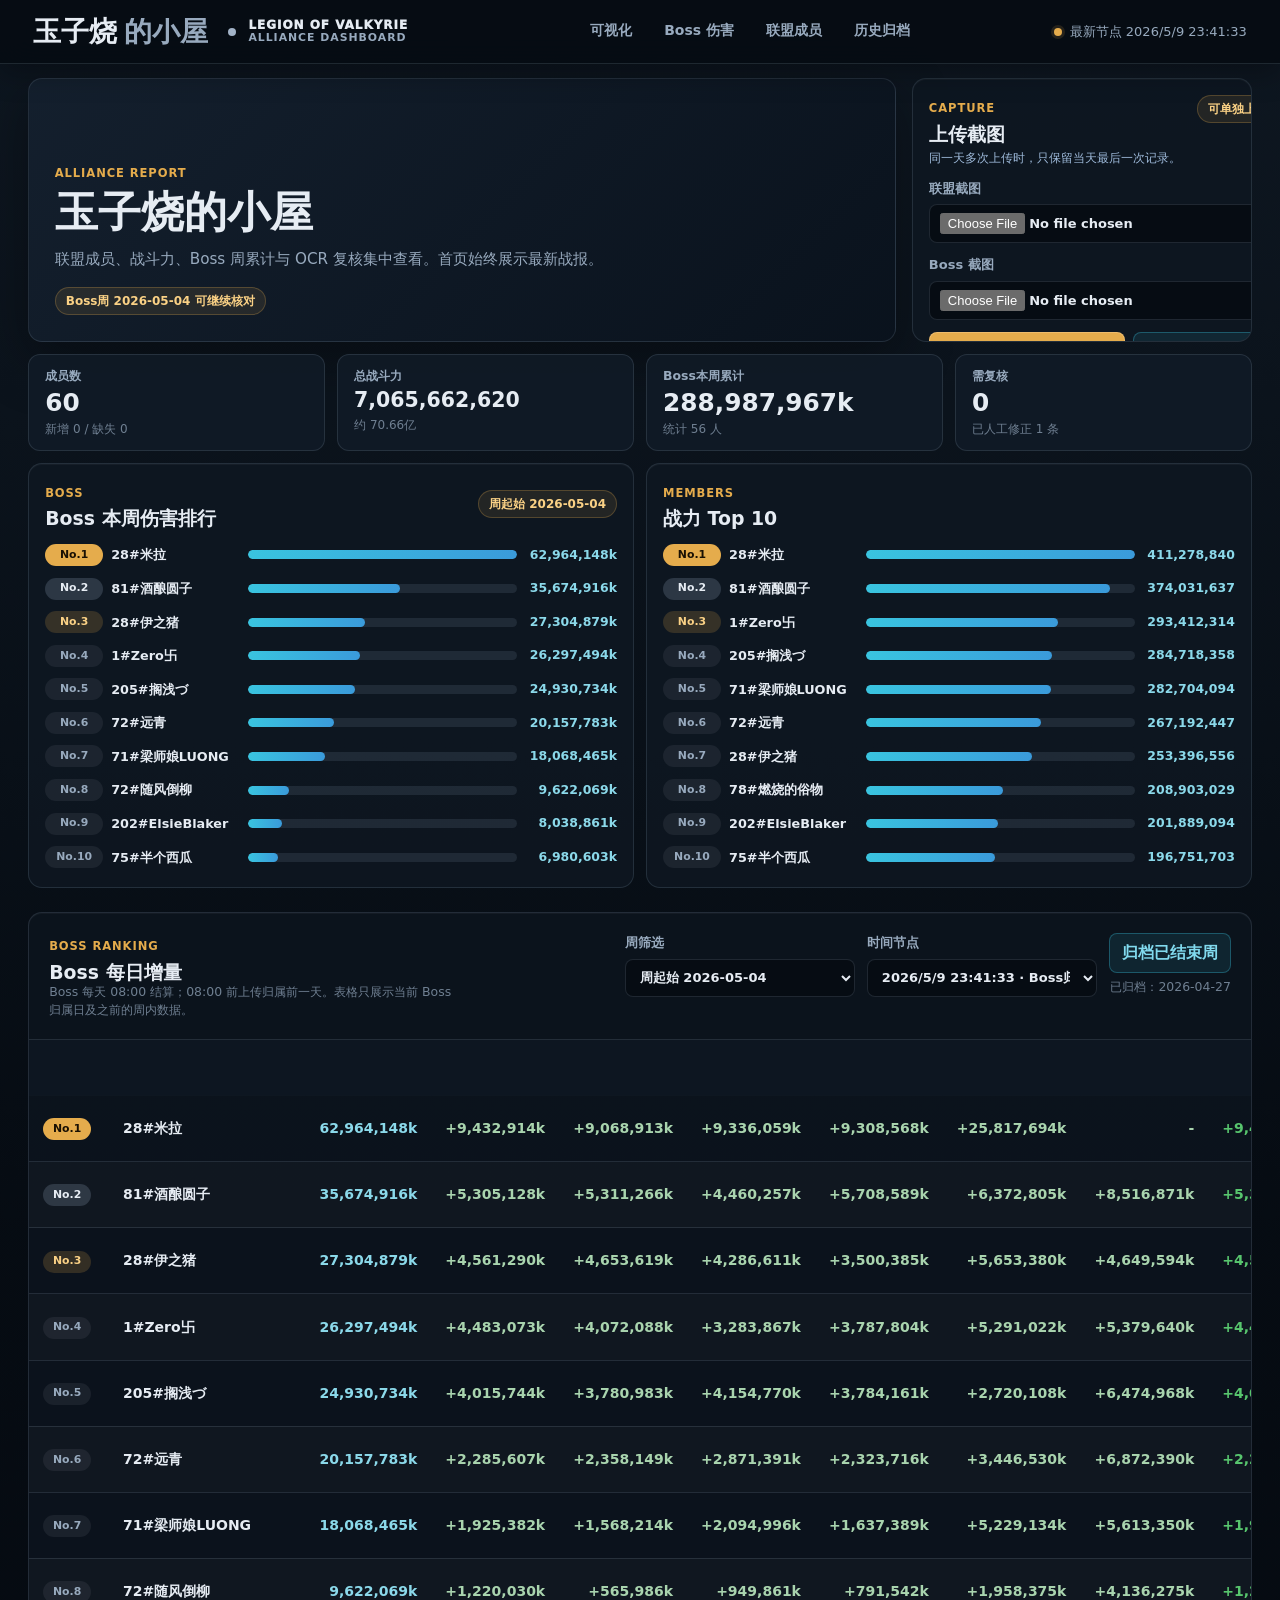
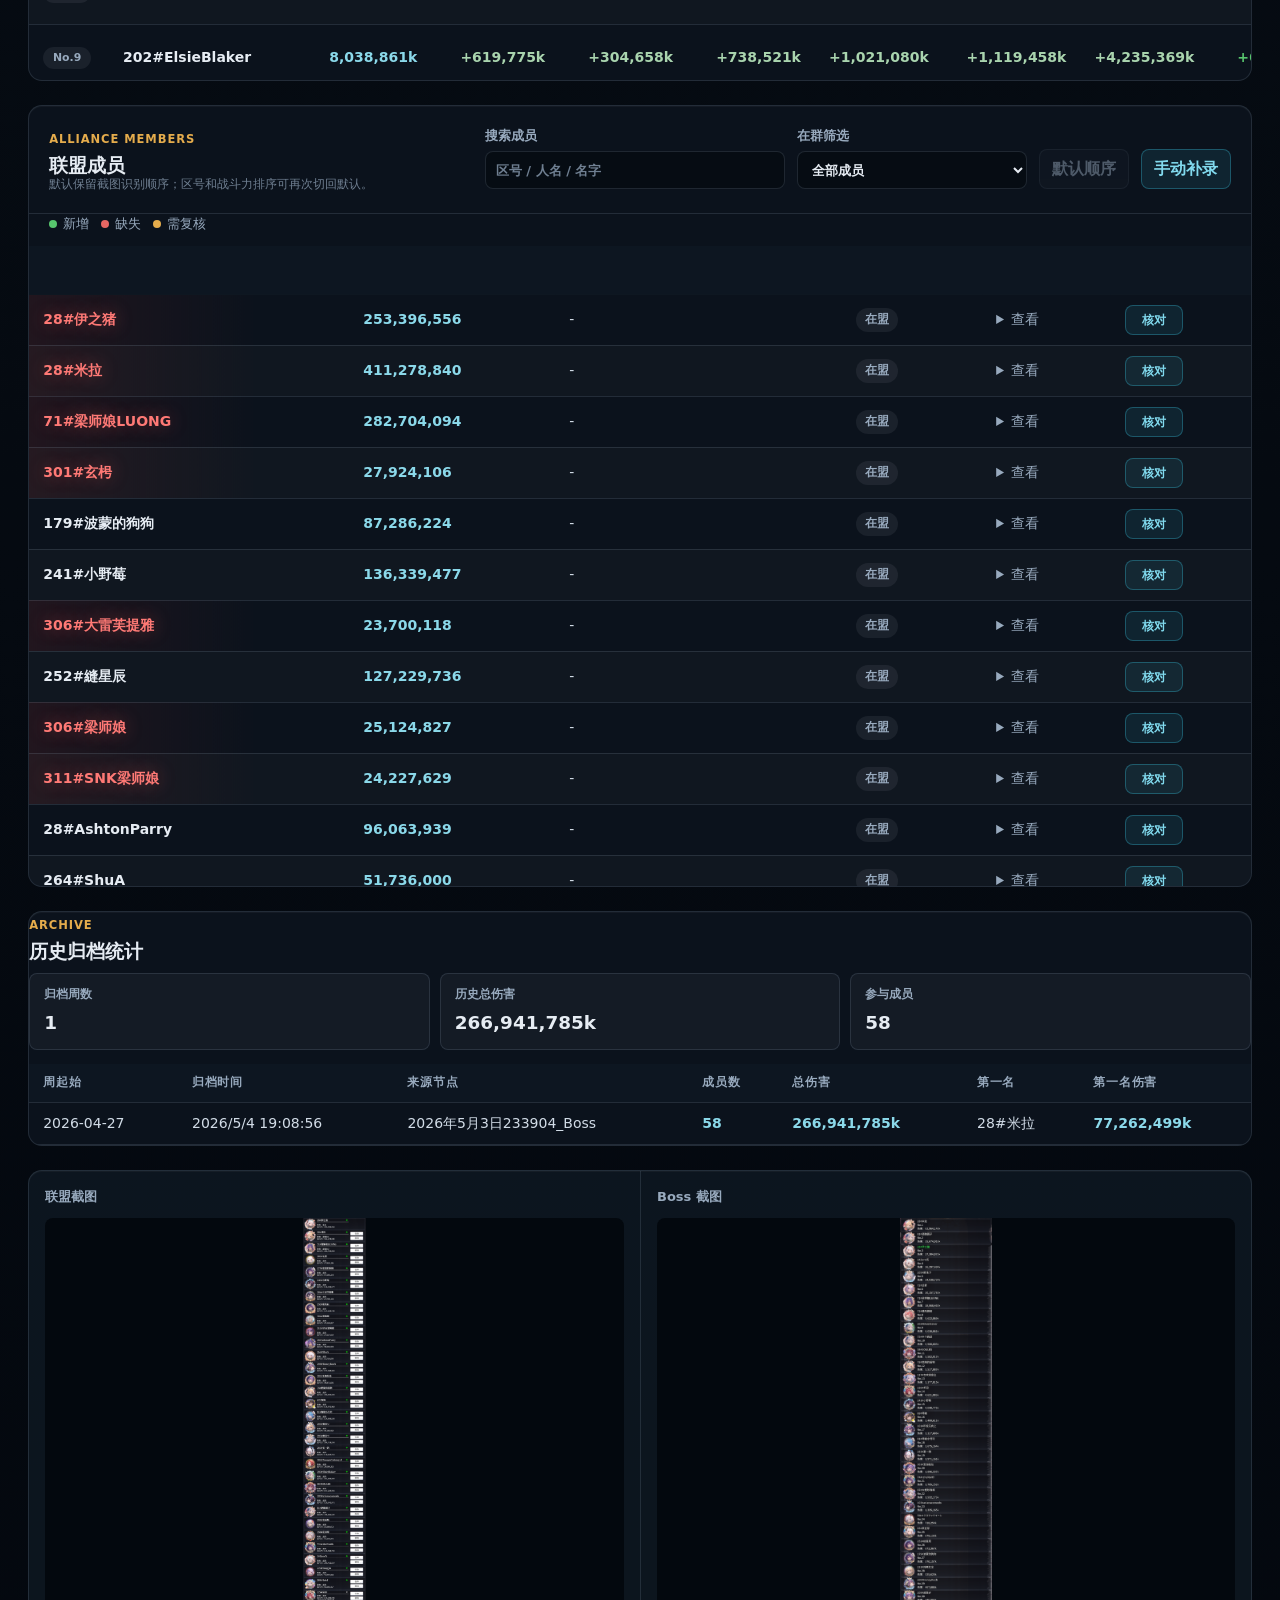
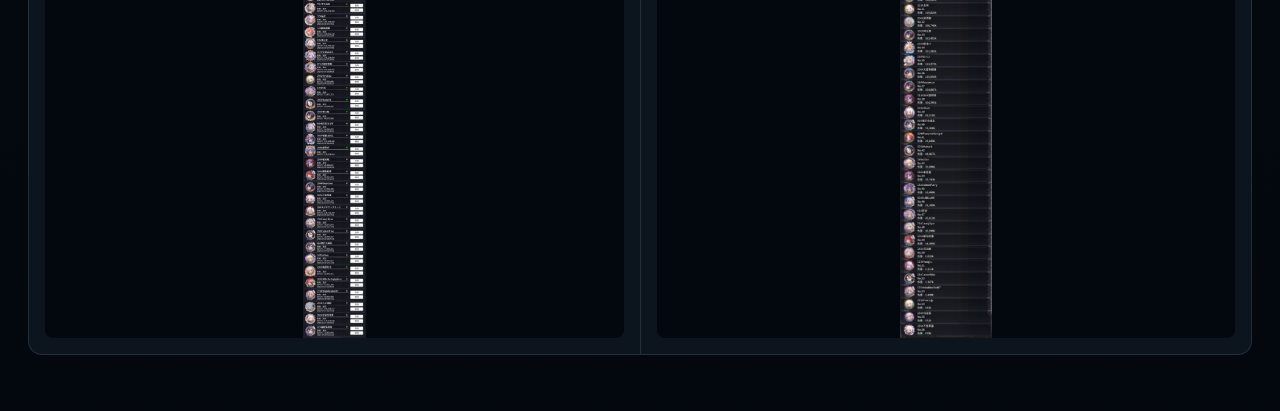
==== commit f501a669: "统计优化 修复boss结算世界改成每日早上8点" ====
--- a/index.html
+++ b/index.html
@@ -24,7 +24,7 @@
         <section class="stats-grid" id="statsGrid" aria-label="战报指标"></section>
         <section class="leaderboard-grid" aria-label="最新排行"><article class="panel ranking-panel"><div class="panel-head compact"><div><p class="eyebrow">Boss</p><h2>Boss 本周伤害排行</h2></div><span id="bossWeekLabel" class="badge"></span></div><div id="bossBars" class="bars"></div></article><article class="panel ranking-panel"><div class="panel-head compact"><div><p class="eyebrow">Members</p><h2>战力 Top 10</h2></div></div><div id="powerBars" class="bars"></div></article></section>
       </section>
-      <section id="boss-ranking" class="section-block detail-section" aria-labelledby="bossTitle"><section class="panel detail-panel boss-detail-panel"><div class="panel-head"><div><p class="eyebrow">Boss Ranking</p><h2 id="bossTitle">Boss 每日增量</h2><p class="hint">先选周，再选该周内的时间节点。表格只展示当前节点当天及之前的周内数据。</p></div><div class="control-row"><label class="inline-control"><span>周筛选</span><select id="weekSelect"></select></label><label class="inline-control"><span>时间节点</span><select id="snapshotSelect"></select></label><div class="archive-control"><button id="archiveButton" class="secondary-button" type="button">归档已结束周</button><span id="archiveStatus" class="hint"></span></div></div></div><div class="table-wrap"><table><thead><tr id="bossHeaderRow"></tr></thead><tbody id="bossTable"></tbody></table></div></section></section>
+      <section id="boss-ranking" class="section-block detail-section" aria-labelledby="bossTitle"><section class="panel detail-panel boss-detail-panel"><div class="panel-head"><div><p class="eyebrow">Boss Ranking</p><h2 id="bossTitle">Boss 每日增量</h2><p class="hint">Boss 每天 08:00 结算；08:00 前上传归属前一天。表格只展示当前 Boss 归属日及之前的周内数据。</p></div><div class="control-row"><label class="inline-control"><span>周筛选</span><select id="weekSelect"></select></label><label class="inline-control"><span>时间节点</span><select id="snapshotSelect"></select></label><div class="archive-control"><button id="archiveButton" class="secondary-button" type="button">归档已结束周</button><span id="archiveStatus" class="hint"></span></div></div></div><div class="table-wrap"><table><thead><tr id="bossHeaderRow"></tr></thead><tbody id="bossTable"></tbody></table></div></section></section>
       <section id="members-section" class="section-block detail-section" aria-labelledby="membersTitle"><section class="panel detail-panel members-detail-panel"><div class="panel-head"><div><p class="eyebrow">Alliance Members</p><h2 id="membersTitle">联盟成员</h2><p class="hint">默认保留截图识别顺序；区号和战斗力排序可再次切回默认。</p></div><div class="member-tools"><label class="member-search"><span>搜索成员</span><input id="searchInput" type="search" placeholder="区号 / 人名 / 名字" /></label><label class="inline-control member-group-filter"><span>&#22312;&#32676;&#31579;&#36873;</span><select id="groupFilter"><option value="all">&#20840;&#37096;&#25104;&#21592;</option><option value="in">&#22312;&#32676;&#25104;&#21592;</option><option value="out">&#19981;&#22312;&#32676;&#25104;&#21592;</option></select></label><button id="resetMemberSortButton" class="secondary-button subtle-button" type="button">默认顺序</button><button id="addMemberButton" class="secondary-button" type="button">手动补录</button></div></div><div class="legend"><span><i class="dot new"></i>新增</span><span><i class="dot missing"></i>缺失</span><span><i class="dot review"></i>需复核</span></div><div class="table-wrap"><table><thead><tr><th><button class="sort-button" type="button" data-member-sort="zone">成员 <span id="memberSortIcon">↕</span></button></th><th><button class="sort-button" type="button" data-member-sort="power">战斗力 <span id="powerSortIcon">↕</span></button></th><th>上线时间</th><th>状态</th><th>原始识别</th><th>操作</th></tr></thead><tbody id="memberTable"></tbody></table></div></section></section>
       <section id="archive-history" class="section-block detail-section" aria-labelledby="archiveHistoryTitle"><section class="panel detail-panel archive-history-panel"><div class="panel-head compact"><div><p class="eyebrow">Archive</p><h2 id="archiveHistoryTitle">历史归档统计</h2></div></div><section class="archive-summary" id="archiveSummary" aria-label="历史归档汇总"></section><div class="table-wrap archive-table-wrap"><table><thead><tr><th>周起始</th><th>归档时间</th><th>来源节点</th><th>成员数</th><th>总伤害</th><th>第一名</th><th>第一名伤害</th></tr></thead><tbody id="archiveTable"></tbody></table></div></section></section>
       <section class="section-block detail-section"><section class="panel image-panel" aria-label="截图预览"><figure><figcaption>联盟截图</figcaption><img id="memberImage" alt="联盟截图" /></figure><figure><figcaption>Boss 截图</figcaption><img id="bossImage" alt="Boss 截图" /></figure></section></section>
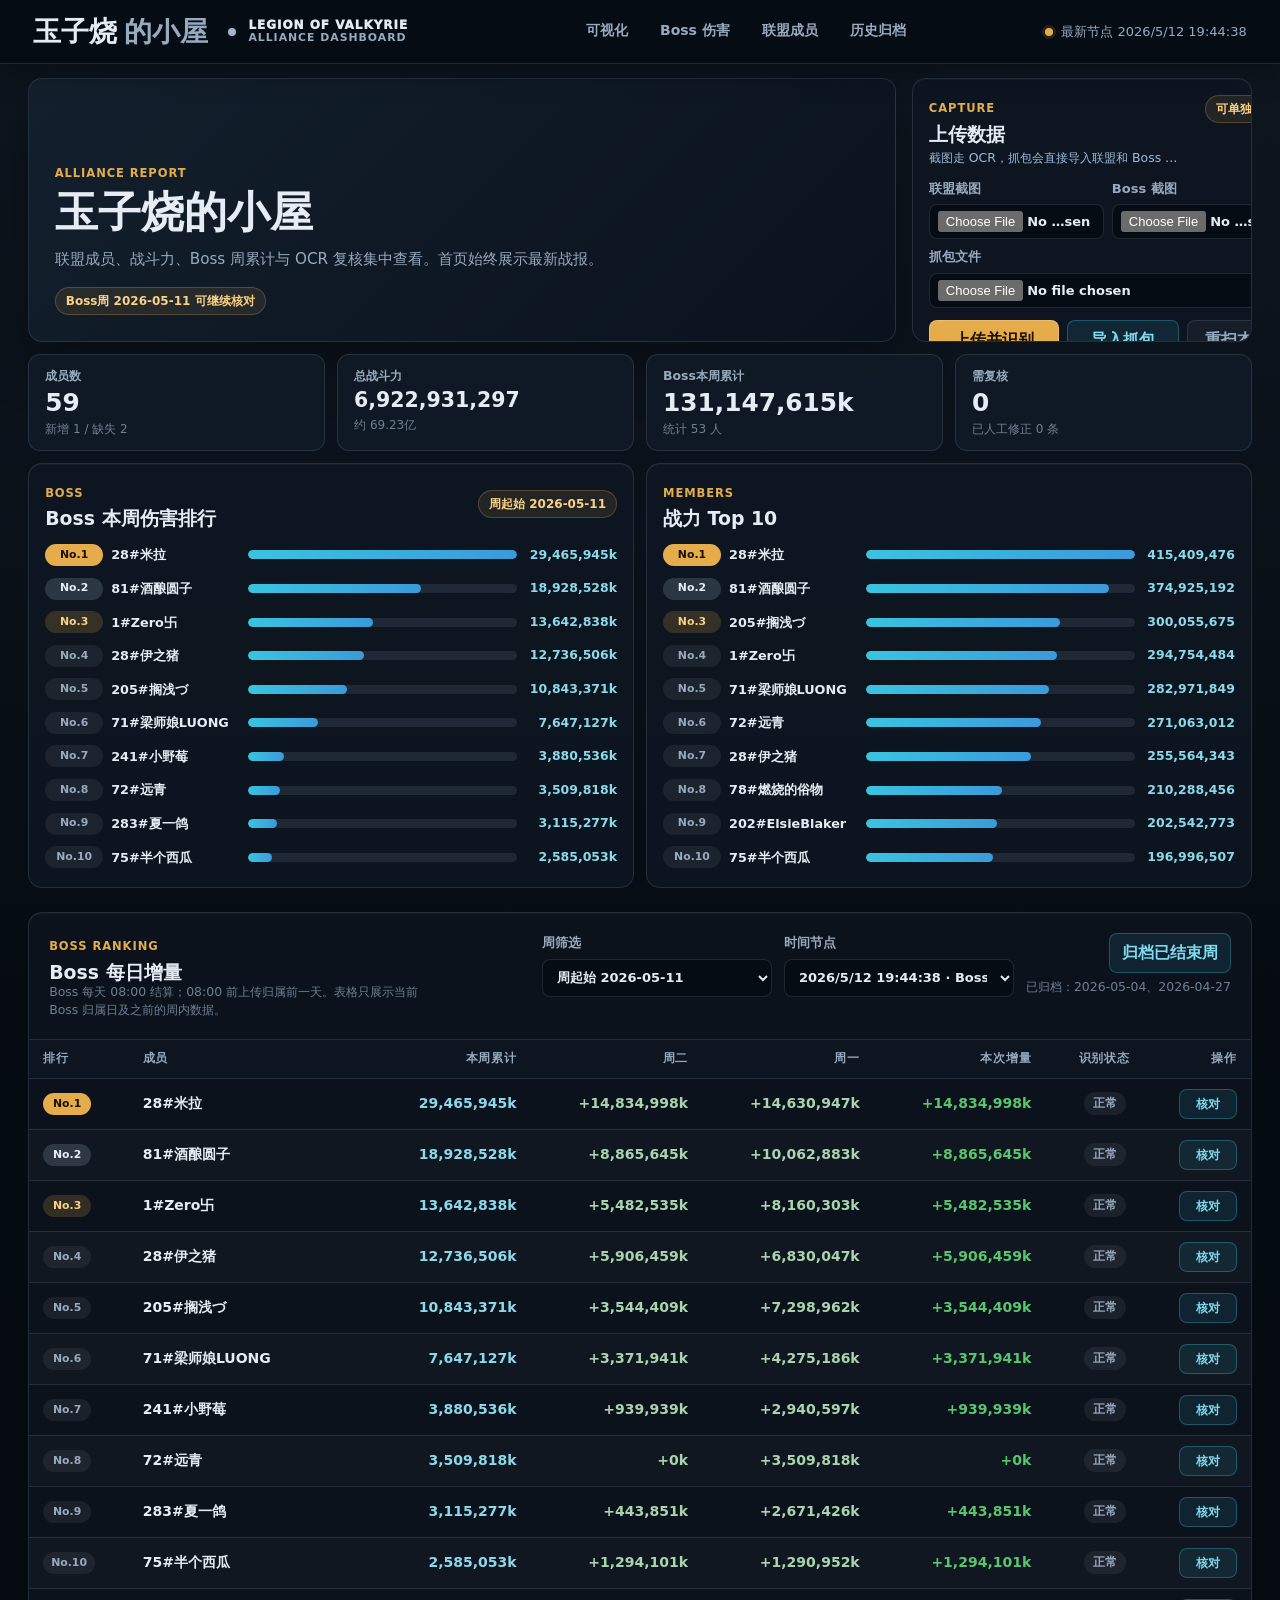
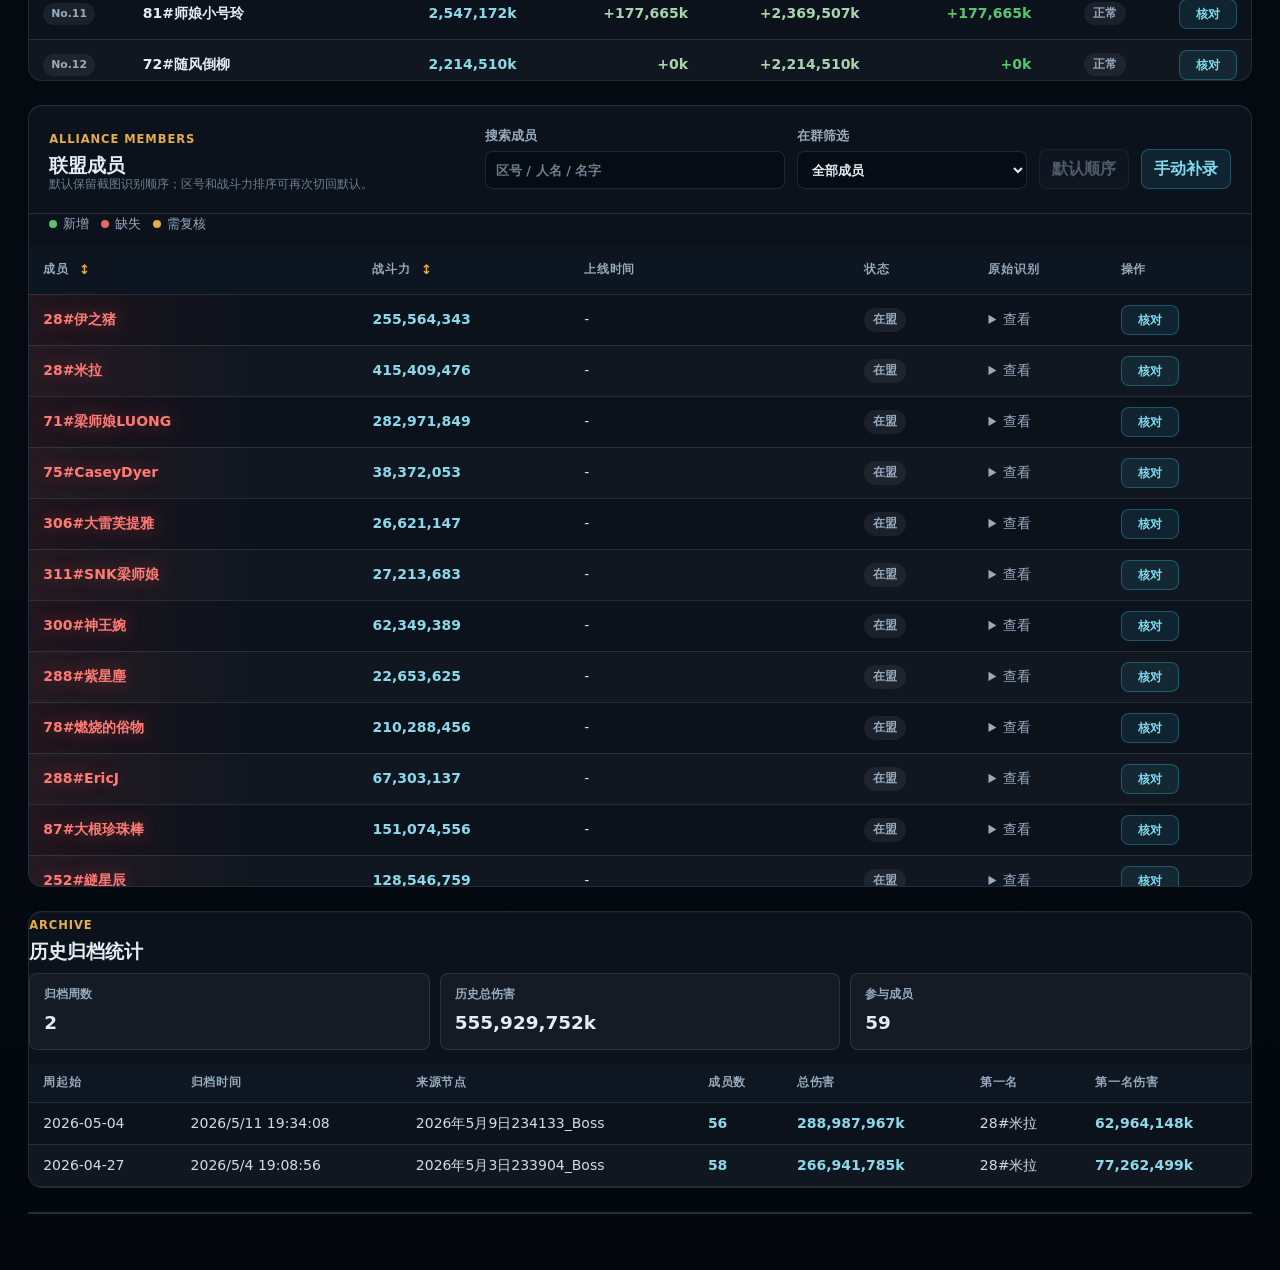
==== commit 17b0dccb: "2026年5月12日21:10:58 提供抓包导入的功能，提供今天的数据" ====
--- a/index.html
+++ b/index.html
@@ -5,7 +5,7 @@
     <meta name="viewport" content="width=device-width, initial-scale=1, viewport-fit=cover" />
     <title>玉子烧的小屋</title>
     <link rel="icon" href="data:," />
-    <link rel="stylesheet" href="./styles.css?v=20260506g" />
+    <link rel="stylesheet" href="./styles.css?v=20260512pcap2" />
   </head>
   <body>
     <a class="skip-link" href="#main-content">跳到主要内容</a>
@@ -19,7 +19,7 @@
       <section id="visualization" class="overview section-block" aria-labelledby="overviewTitle">
         <div class="overview-top">
           <div class="report-title"><p class="eyebrow">Alliance Report</p><h1 id="overviewTitle">玉子烧的小屋</h1><p class="lede">联盟成员、战斗力、Boss 周累计与 OCR 复核集中查看。首页始终展示最新战报。</p><div class="meta-line" aria-label="当前归档状态"><span id="archiveMeta">Boss 周数据未归档</span></div></div>
-          <form id="uploadForm" class="upload-card" aria-label="截图上传识别"><div class="upload-head"><div><p class="eyebrow">Capture</p><h2>上传截图</h2><p id="uploadStatus" class="hint">同一天多次上传时，只保留当天最后一次记录。</p></div><span class="small-badge">可单独上传</span></div><div class="upload-fields"><label><span>联盟截图</span><input name="member" type="file" accept="image/*" /></label><label><span>Boss 截图</span><input name="boss" type="file" accept="image/*" /></label></div><div class="upload-actions"><button type="submit">上传并识别</button><button id="reparseButton" class="secondary-button" type="button">重扫本地</button></div></form>
+          <form id="uploadForm" class="upload-card" aria-label="截图和抓包导入"><div class="upload-head"><div><p class="eyebrow">Capture</p><h2>上传数据</h2><p id="uploadStatus" class="hint">截图走 OCR，抓包会直接导入联盟和 Boss 数据。</p></div><span class="small-badge">可单独上传</span></div><div class="upload-fields"><label><span>联盟截图</span><input name="member" type="file" accept="image/*" /></label><label><span>Boss 截图</span><input name="boss" type="file" accept="image/*" /></label><label class="pcap-field"><span>抓包文件</span><input name="pcap" type="file" accept=".pcapng,application/vnd.tcpdump.pcap" /></label></div><div class="upload-actions"><button type="submit">上传并识别</button><button id="importPcapButton" class="secondary-button" type="button">导入抓包</button><button id="reparseButton" class="secondary-button subtle-button" type="button">重扫本地</button></div></form>
         </div>
         <section class="stats-grid" id="statsGrid" aria-label="战报指标"></section>
         <section class="leaderboard-grid" aria-label="最新排行"><article class="panel ranking-panel"><div class="panel-head compact"><div><p class="eyebrow">Boss</p><h2>Boss 本周伤害排行</h2></div><span id="bossWeekLabel" class="badge"></span></div><div id="bossBars" class="bars"></div></article><article class="panel ranking-panel"><div class="panel-head compact"><div><p class="eyebrow">Members</p><h2>战力 Top 10</h2></div></div><div id="powerBars" class="bars"></div></article></section>
@@ -29,6 +29,6 @@
       <section id="archive-history" class="section-block detail-section" aria-labelledby="archiveHistoryTitle"><section class="panel detail-panel archive-history-panel"><div class="panel-head compact"><div><p class="eyebrow">Archive</p><h2 id="archiveHistoryTitle">历史归档统计</h2></div></div><section class="archive-summary" id="archiveSummary" aria-label="历史归档汇总"></section><div class="table-wrap archive-table-wrap"><table><thead><tr><th>周起始</th><th>归档时间</th><th>来源节点</th><th>成员数</th><th>总伤害</th><th>第一名</th><th>第一名伤害</th></tr></thead><tbody id="archiveTable"></tbody></table></div></section></section>
       <section class="section-block detail-section"><section class="panel image-panel" aria-label="截图预览"><figure><figcaption>联盟截图</figcaption><img id="memberImage" alt="联盟截图" /></figure><figure><figcaption>Boss 截图</figcaption><img id="bossImage" alt="Boss 截图" /></figure></section></section>
     </main>
-    <script src="./data/state.js?v=20260506g"></script><script src="./app.js?v=20260506g"></script>
+    <script src="./data/state.js?v=20260512pcap2"></script><script src="./app.js?v=20260512pcap2"></script>
   </body>
 </html>
--- a/styles.css
+++ b/styles.css
@@ -404,8 +404,8 @@
 
 .upload-fields {
   display: grid;
-  grid-template-columns: 1fr;
-  gap: var(--space-3);
+  grid-template-columns: repeat(2, minmax(0, 1fr));
+  gap: var(--space-2);
 }
 
 .upload-card label,
@@ -432,13 +432,22 @@
   padding: 8px 10px;
 }
 
+.upload-card input[type="file"] {
+  min-height: 34px;
+  padding: 6px 8px;
+}
+
 input::placeholder {
   color: var(--muted-2);
 }
 
+.pcap-field {
+  grid-column: 1 / -1;
+}
+
 .upload-actions {
   display: grid;
-  grid-template-columns: 1.15fr 0.85fr;
+  grid-template-columns: minmax(0, 1.1fr) minmax(0, 0.95fr) minmax(0, 0.85fr);
   gap: var(--space-2);
 }
 
@@ -1292,7 +1301,7 @@
   }
 
   .overview {
-    grid-template-rows: minmax(184px, 0.58fr) auto minmax(300px, 1fr);
+    grid-template-rows: minmax(220px, 0.64fr) auto minmax(300px, 1fr);
     gap: 10px;
   }
 
@@ -1384,11 +1393,16 @@
 
   .upload-fields {
     grid-template-columns: 1fr 1fr;
-    gap: 7px;
+    gap: 6px;
+  }
+
+  .pcap-field {
+    grid-column: 1 / -1;
   }
 
   .upload-card label {
-    gap: 4px;
+    gap: 3px;
+    font-size: 0.76rem;
   }
 
   input,
@@ -1405,6 +1419,68 @@
     padding-top: 5px;
     padding-bottom: 5px;
   }
+
+  .upload-card input[type="file"] {
+    min-height: 29px;
+    padding: 4px 7px;
+  }
+}
+
+@media (max-height: 520px) and (min-width: 1100px) {
+  .overview {
+    grid-template-rows: minmax(150px, 0.5fr) auto minmax(260px, 1fr);
+  }
+
+  .upload-card {
+    gap: 5px;
+    padding: 8px 10px;
+  }
+
+  .upload-head {
+    gap: 8px;
+  }
+
+  .upload-card h2 {
+    font-size: 0.95rem;
+  }
+
+  .upload-head .hint {
+    max-width: none;
+    font-size: 0.68rem;
+    line-height: 1.25;
+  }
+
+  .upload-fields {
+    grid-template-columns: repeat(3, minmax(0, 1fr));
+    gap: 5px;
+  }
+
+  .pcap-field {
+    grid-column: auto;
+  }
+
+  .upload-card label {
+    gap: 2px;
+    font-size: 0.7rem;
+  }
+
+  .upload-card input[type="file"] {
+    min-height: 26px;
+    padding: 3px 5px;
+    font-size: 0.72rem;
+  }
+
+  .upload-actions {
+    gap: 6px;
+  }
+
+  button,
+  .secondary-button,
+  .mini-button {
+    min-height: 29px;
+    padding: 4px 8px;
+    font-size: 0.78rem;
+  }
 }
 
 @media (max-width: 1120px) {
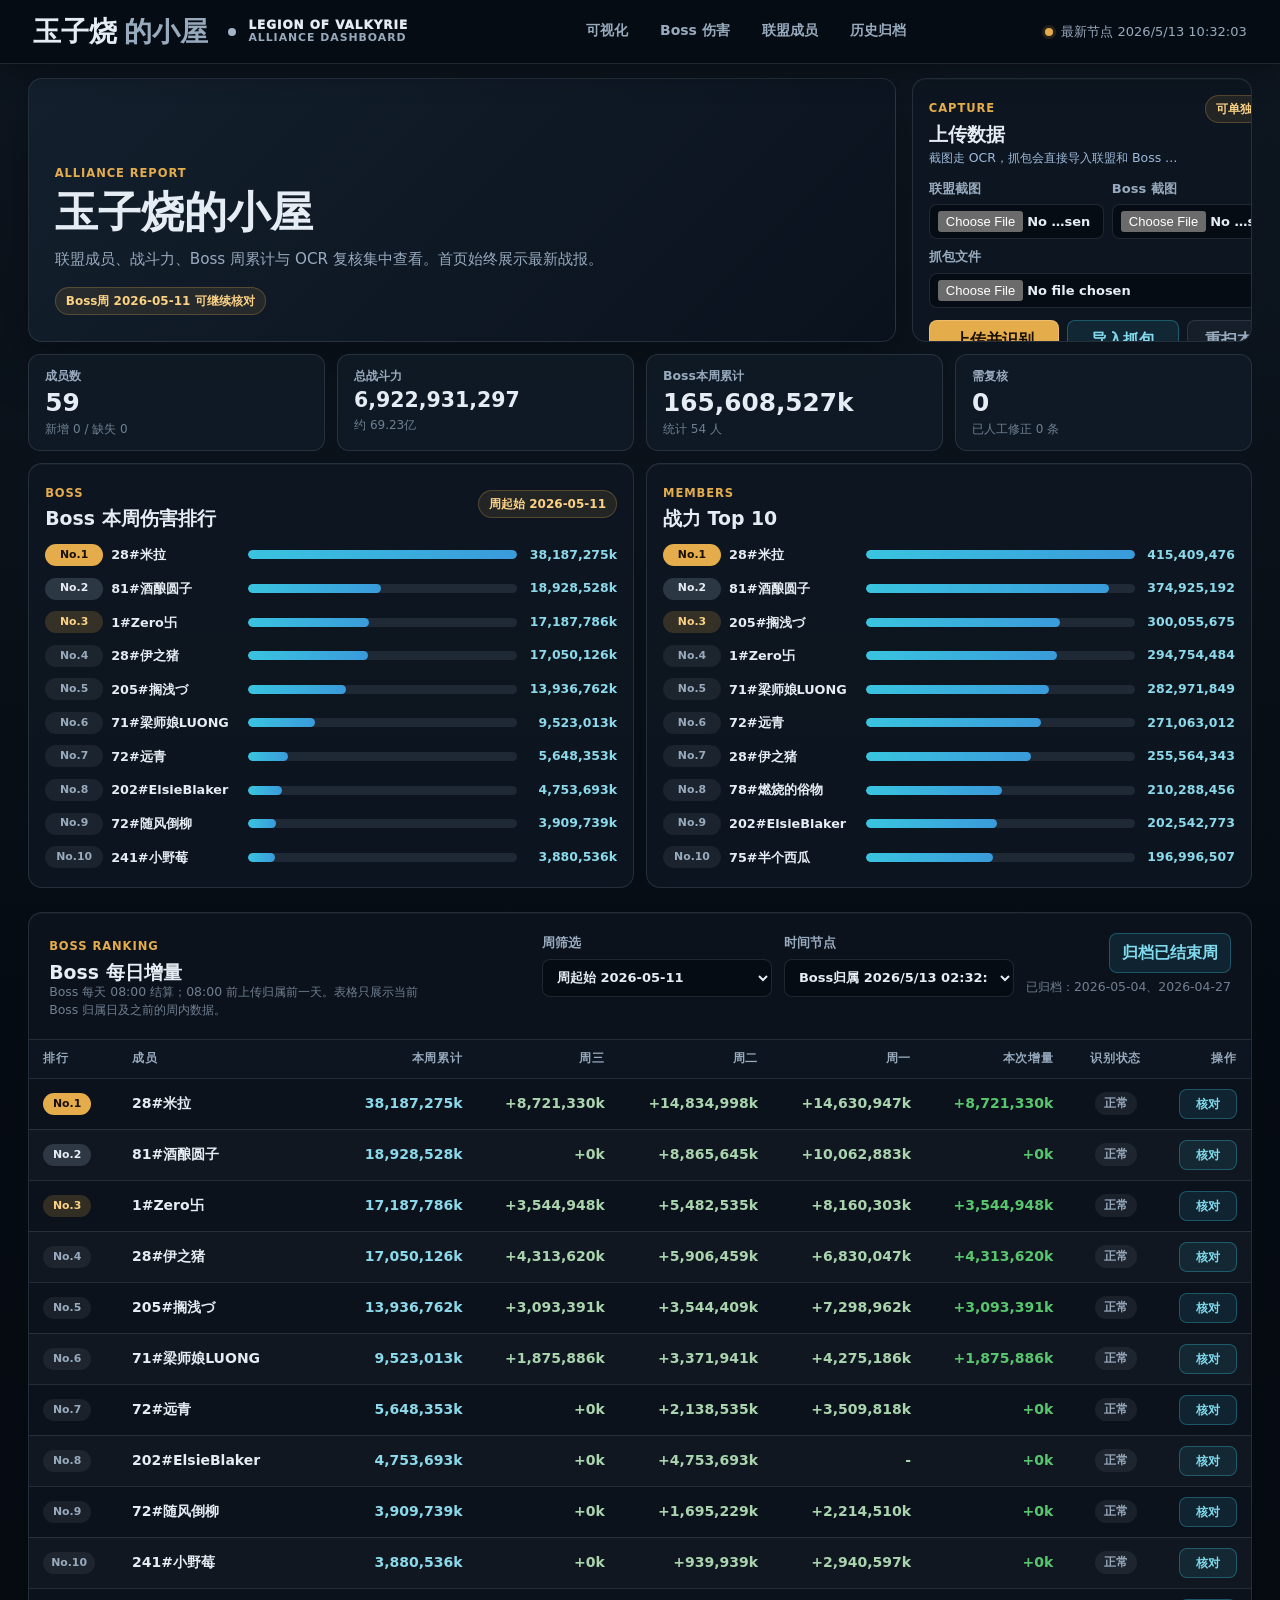
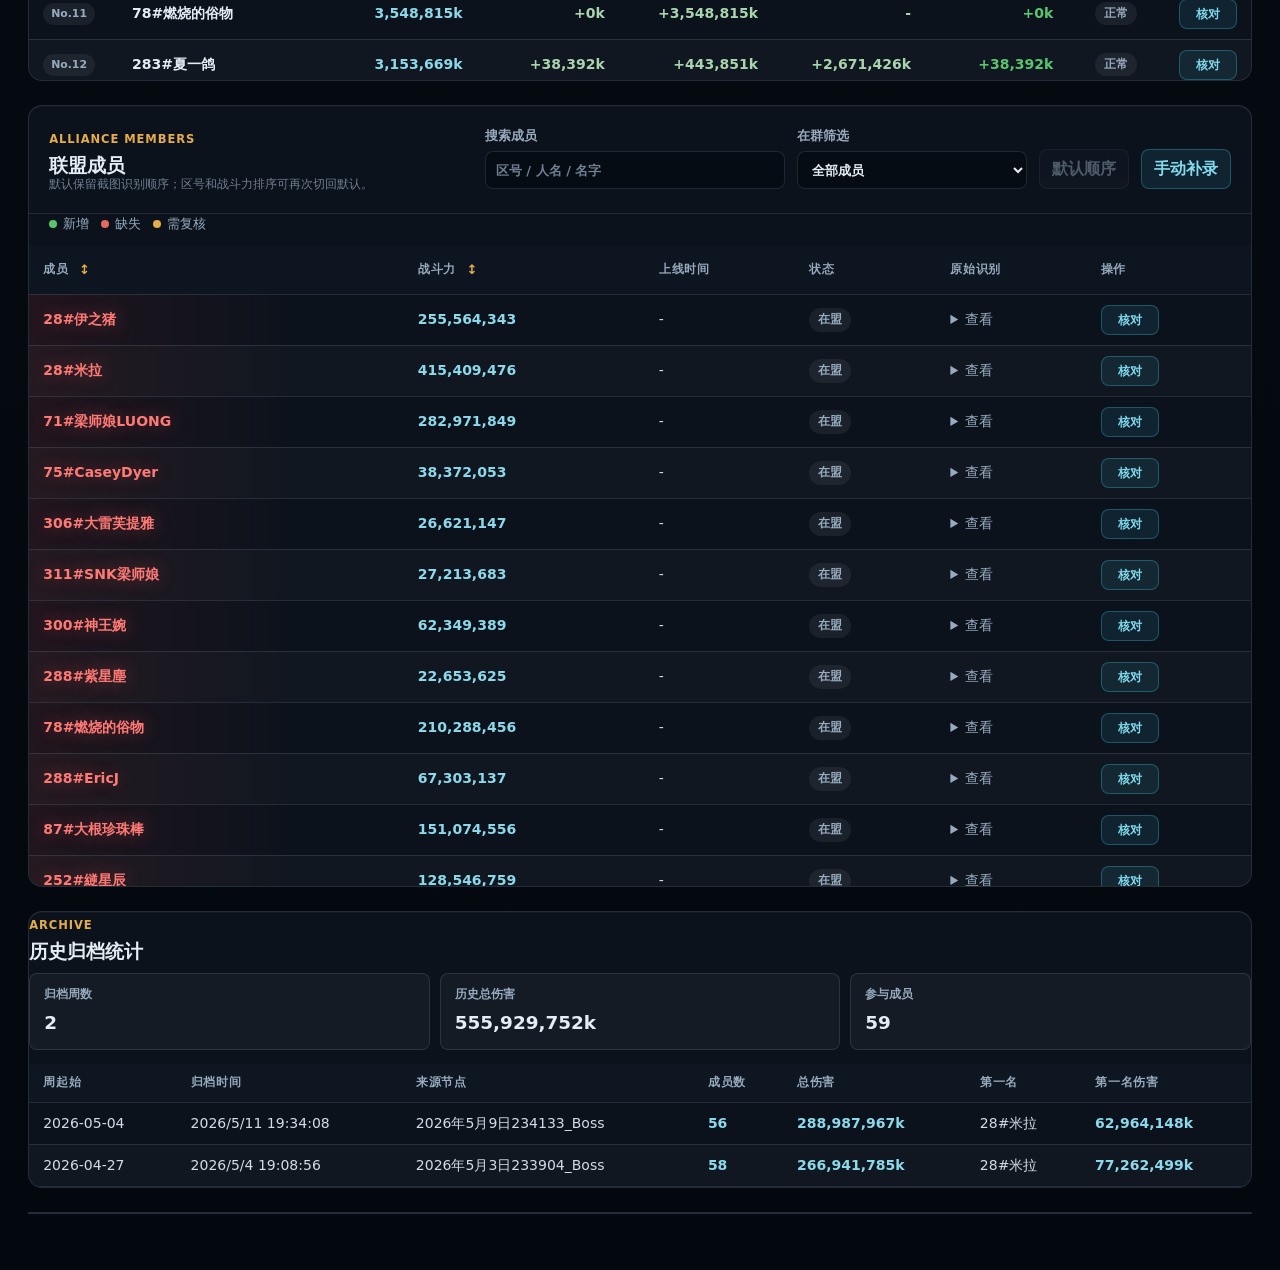
==== commit a97ceef4: "2026年5月13日11:24:22" ====
--- a/index.html
+++ b/index.html
@@ -5,7 +5,7 @@
     <meta name="viewport" content="width=device-width, initial-scale=1, viewport-fit=cover" />
     <title>玉子烧的小屋</title>
     <link rel="icon" href="data:," />
-    <link rel="stylesheet" href="./styles.css?v=20260512pcap2" />
+    <link rel="stylesheet" href="./styles.css?v=20260513reparse1" />
   </head>
   <body>
     <a class="skip-link" href="#main-content">跳到主要内容</a>
@@ -29,6 +29,6 @@
       <section id="archive-history" class="section-block detail-section" aria-labelledby="archiveHistoryTitle"><section class="panel detail-panel archive-history-panel"><div class="panel-head compact"><div><p class="eyebrow">Archive</p><h2 id="archiveHistoryTitle">历史归档统计</h2></div></div><section class="archive-summary" id="archiveSummary" aria-label="历史归档汇总"></section><div class="table-wrap archive-table-wrap"><table><thead><tr><th>周起始</th><th>归档时间</th><th>来源节点</th><th>成员数</th><th>总伤害</th><th>第一名</th><th>第一名伤害</th></tr></thead><tbody id="archiveTable"></tbody></table></div></section></section>
       <section class="section-block detail-section"><section class="panel image-panel" aria-label="截图预览"><figure><figcaption>联盟截图</figcaption><img id="memberImage" alt="联盟截图" /></figure><figure><figcaption>Boss 截图</figcaption><img id="bossImage" alt="Boss 截图" /></figure></section></section>
     </main>
-    <script src="./data/state.js?v=20260512pcap2"></script><script src="./app.js?v=20260512pcap2"></script>
+    <script src="./data/state.js?v=20260513reparse1"></script><script src="./app.js?v=20260513reparse1"></script>
   </body>
 </html>
--- a/styles.css
+++ b/styles.css
@@ -1573,9 +1573,42 @@
     grid-template-columns: 1fr;
   }
 
+  .ranking-panel {
+    padding: 16px;
+  }
+
+  .ranking-panel .bars {
+    grid-template-rows: none;
+    gap: 9px;
+    align-content: start;
+  }
+
   .bar-row {
-    grid-template-columns: 50px minmax(0, 1fr) minmax(82px, auto);
-    min-height: 34px;
+    position: relative;
+    grid-template-columns: auto minmax(0, 1fr);
+    grid-template-areas:
+      "rank name"
+      "rank track"
+      "value value";
+    gap: 7px 10px;
+    min-height: 84px;
+    padding: 10px 12px 11px;
+    border: 1px solid oklch(72% 0.05 214 / 0.16);
+    border-radius: 8px;
+    background: oklch(92% 0.01 252 / 0.045);
+    box-shadow: inset 0 1px 0 oklch(100% 0 0 / 0.035);
+  }
+
+  .bar-row + .bar-row {
+    margin-top: 0;
+  }
+
+  .rank-pill {
+    grid-area: rank;
+    align-self: start;
+    min-width: 58px;
+    height: 26px;
+    font-size: 0.72rem;
   }
 
   .small-badge {
@@ -1583,12 +1616,38 @@
   }
 
   .bar-track {
-    grid-column: 2 / -1;
+    grid-area: track;
+    width: 100%;
+    height: 10px;
   }
 
   .bar-name {
+    grid-area: name;
+    align-self: center;
+    min-height: 1.25rem;
     white-space: normal;
     overflow-wrap: anywhere;
+    line-height: 1.25;
+  }
+
+  .bar-row strong {
+    grid-area: value;
+    justify-self: start;
+    margin-left: 68px;
+    padding-top: 2px;
+    color: oklch(83% 0.12 214);
+    font-size: 0.9rem;
+    line-height: 1.15;
+    text-align: left;
+  }
+
+  .bar-row strong::before {
+    content: "\6218\529b";
+    margin-right: 7px;
+    color: var(--muted-2);
+    font-size: 0.68rem;
+    font-weight: 850;
+    letter-spacing: 0.04em;
   }
 
   th,
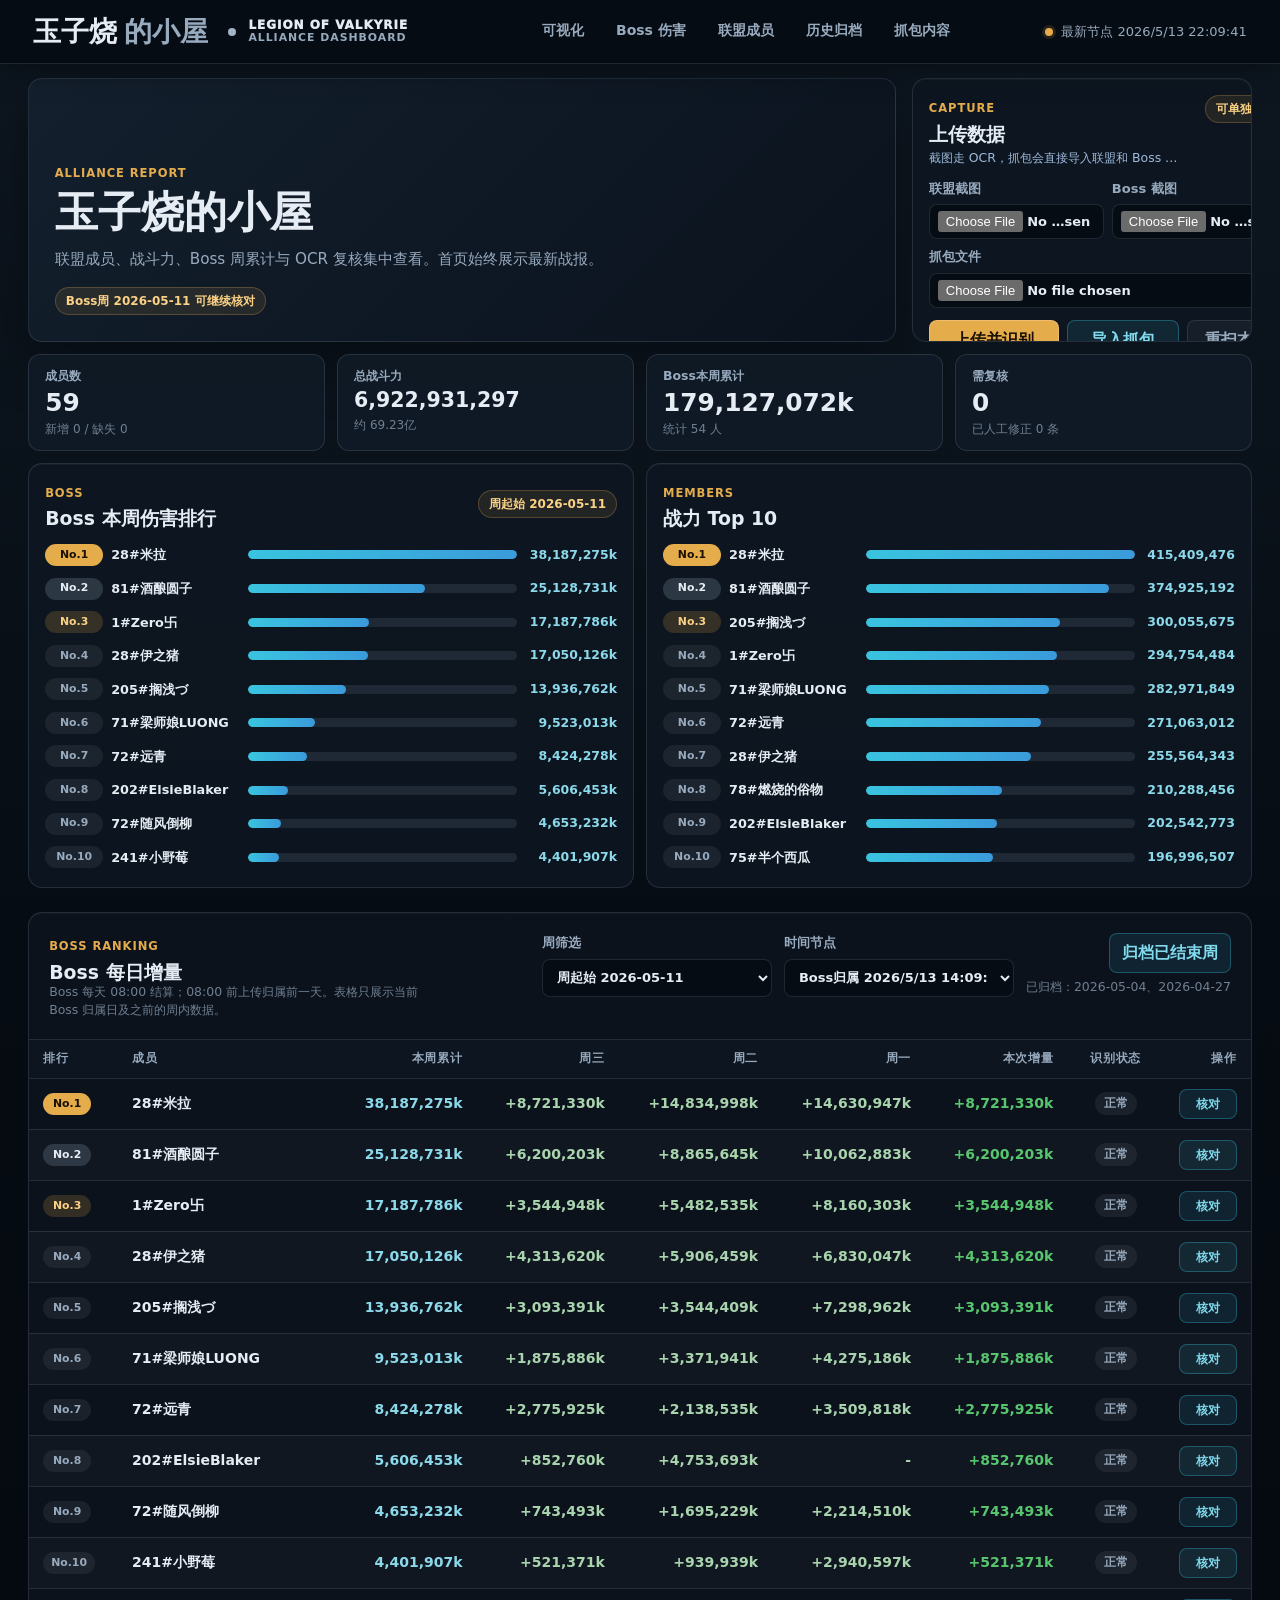
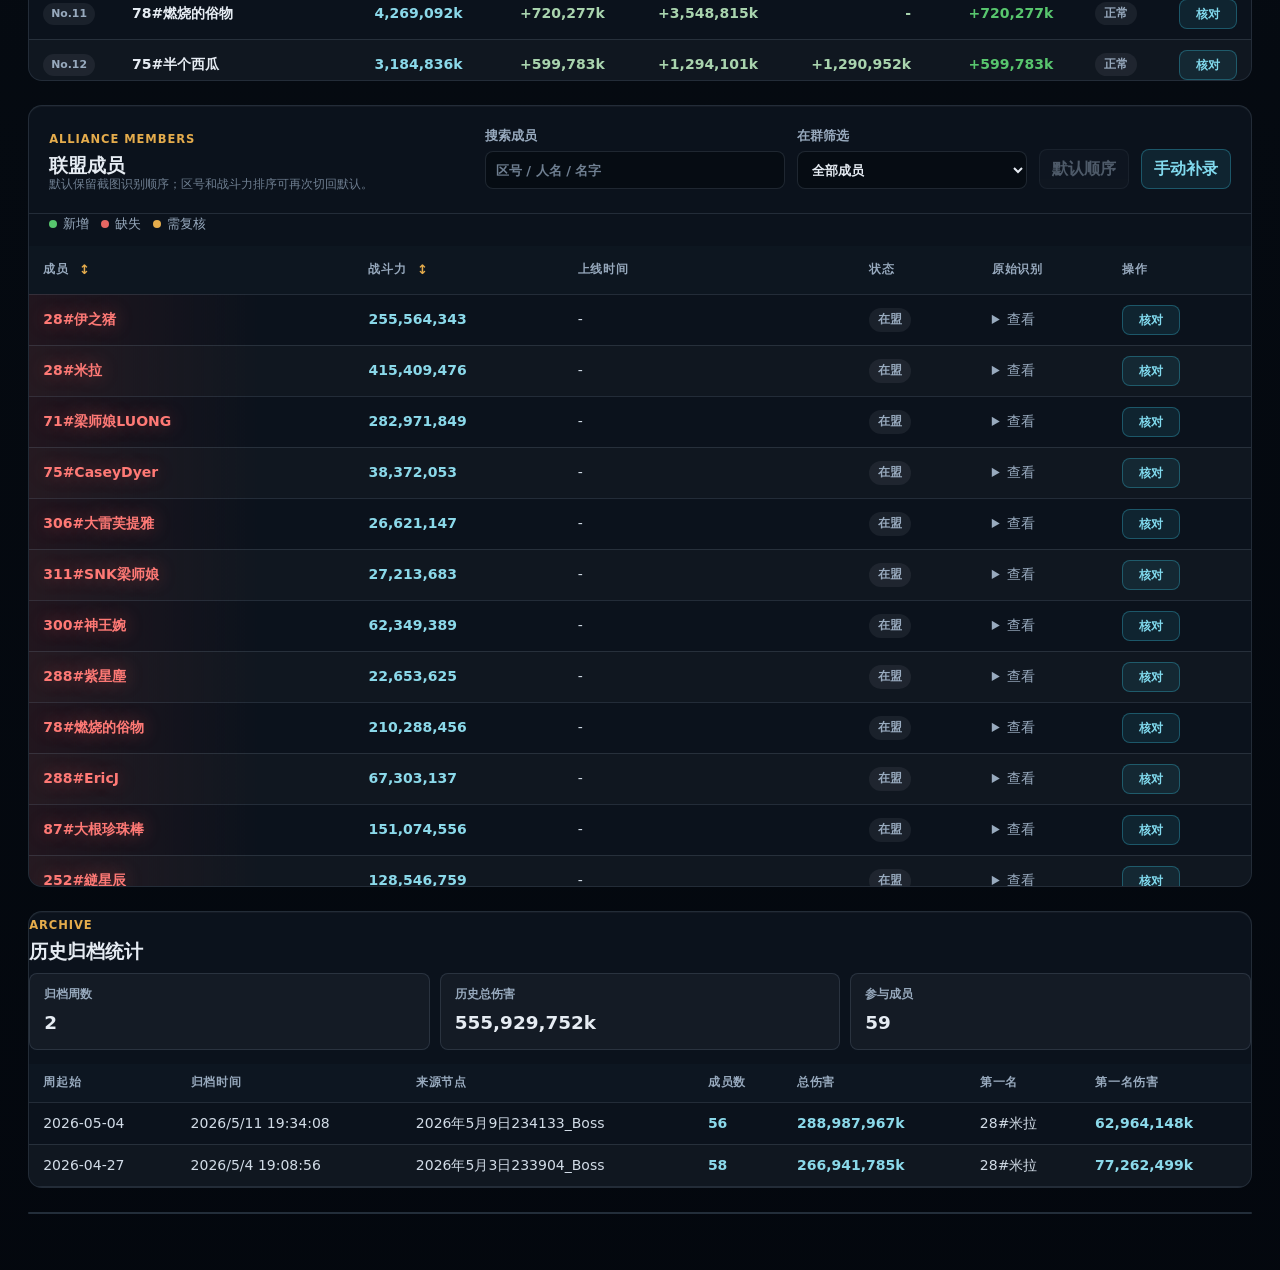
==== commit 49ccf51f: "提供抓包功能" ====
--- a/index.html
+++ b/index.html
@@ -5,14 +5,14 @@
     <meta name="viewport" content="width=device-width, initial-scale=1, viewport-fit=cover" />
     <title>玉子烧的小屋</title>
     <link rel="icon" href="data:," />
-    <link rel="stylesheet" href="./styles.css?v=20260513reparse1" />
+    <link rel="stylesheet" href="./styles.css?v=20260514pcapInspect" />
   </head>
   <body>
     <a class="skip-link" href="#main-content">跳到主要内容</a>
     <header class="site-header" aria-label="主导航">
       <a class="brand" href="#visualization" aria-label="玉子烧的小屋首页"><span>玉子烧</span><span>的小屋</span></a>
       <div class="identity"><span class="identity-dot"></span><span><strong>Legion of Valkyrie</strong><small>Alliance Dashboard</small></span></div>
-      <nav class="nav-links" aria-label="功能板块"><a href="#visualization">可视化</a><a href="#boss-ranking">Boss 伤害</a><a href="#members-section">联盟成员</a><a href="#archive-history">历史归档</a></nav>
+      <nav class="nav-links" aria-label="功能板块"><a href="#visualization">可视化</a><a href="#boss-ranking">Boss 伤害</a><a href="#members-section">联盟成员</a><a href="#archive-history">历史归档</a><a href="./pcap.html">抓包内容</a></nav>
       <div class="header-status" aria-label="数据状态"><span class="status-dot"></span><span id="captureMeta">等待数据</span></div>
     </header>
     <main id="main-content" class="shell">
@@ -29,6 +29,6 @@
       <section id="archive-history" class="section-block detail-section" aria-labelledby="archiveHistoryTitle"><section class="panel detail-panel archive-history-panel"><div class="panel-head compact"><div><p class="eyebrow">Archive</p><h2 id="archiveHistoryTitle">历史归档统计</h2></div></div><section class="archive-summary" id="archiveSummary" aria-label="历史归档汇总"></section><div class="table-wrap archive-table-wrap"><table><thead><tr><th>周起始</th><th>归档时间</th><th>来源节点</th><th>成员数</th><th>总伤害</th><th>第一名</th><th>第一名伤害</th></tr></thead><tbody id="archiveTable"></tbody></table></div></section></section>
       <section class="section-block detail-section"><section class="panel image-panel" aria-label="截图预览"><figure><figcaption>联盟截图</figcaption><img id="memberImage" alt="联盟截图" /></figure><figure><figcaption>Boss 截图</figcaption><img id="bossImage" alt="Boss 截图" /></figure></section></section>
     </main>
-    <script src="./data/state.js?v=20260513reparse1"></script><script src="./app.js?v=20260513reparse1"></script>
+    <script src="./data/state.js?v=20260514pcapInspect"></script><script src="./app.js?v=20260514pcapInspect"></script>
   </body>
 </html>
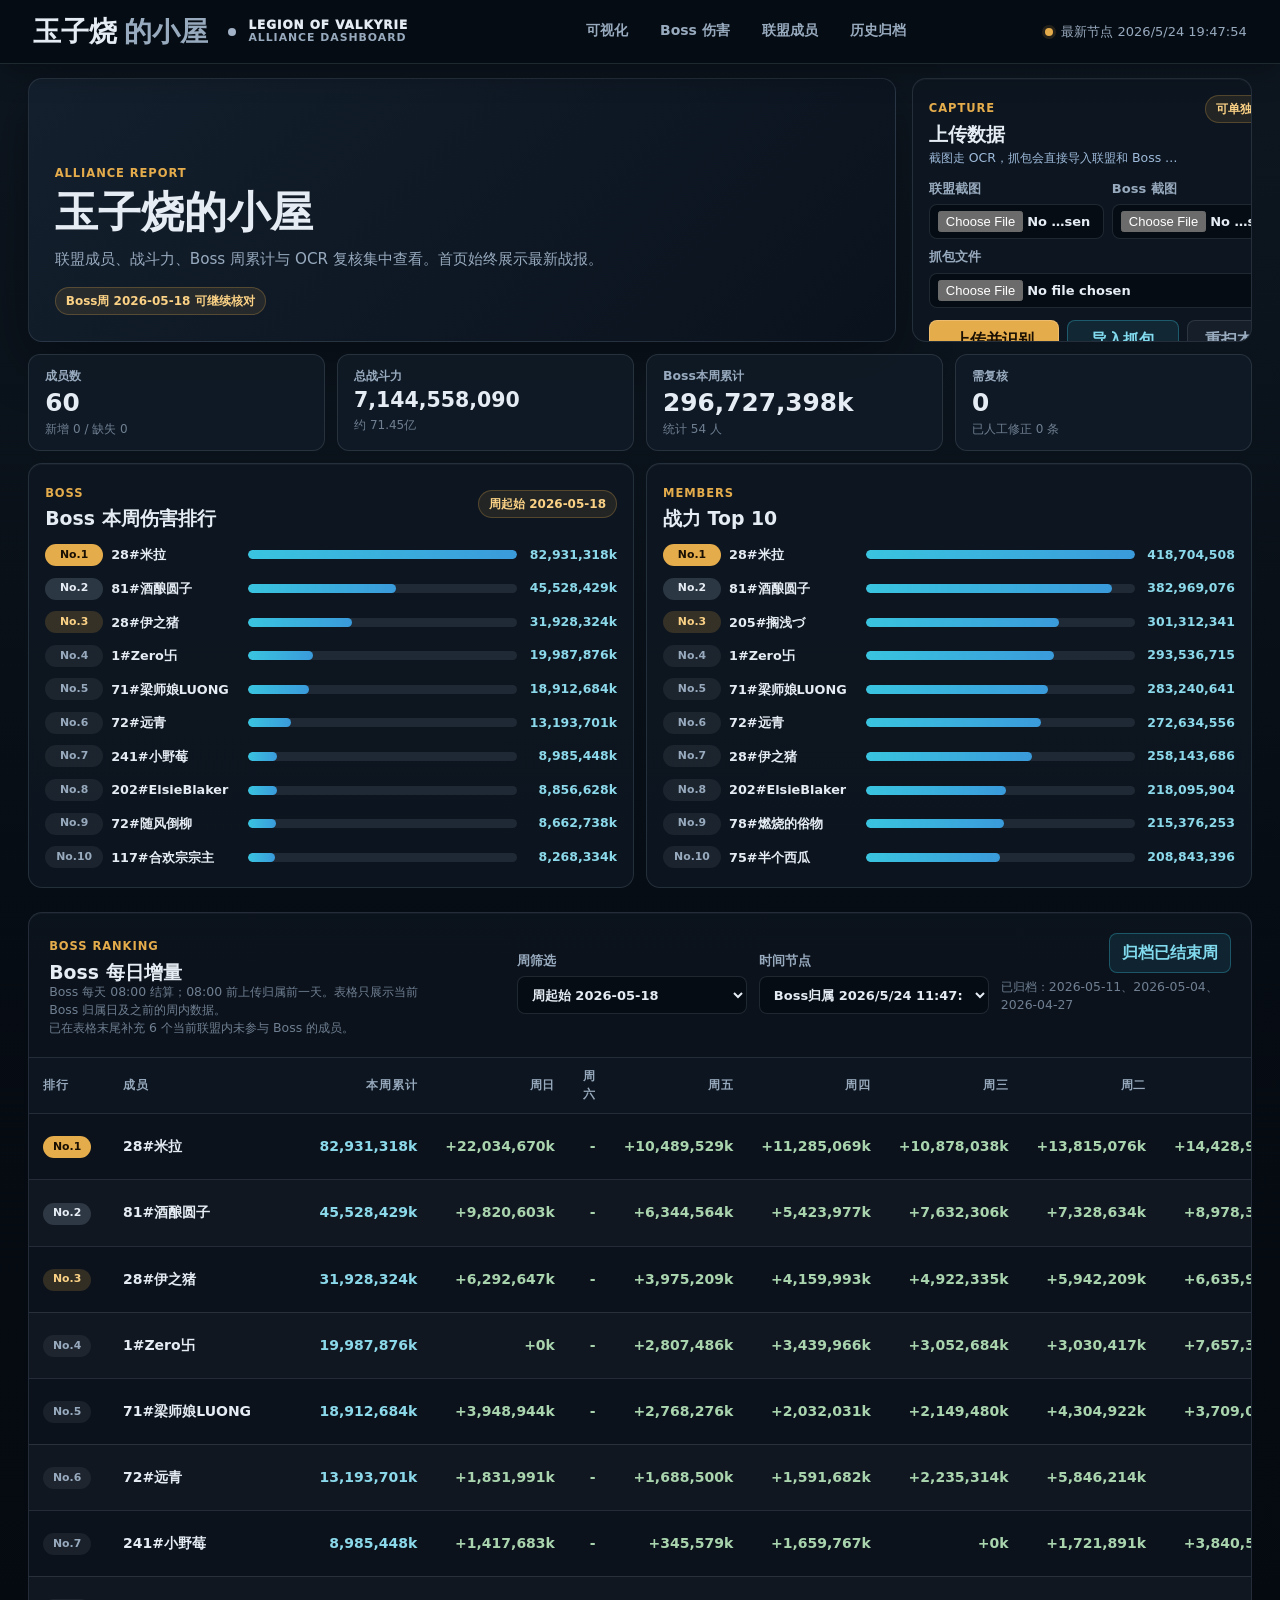
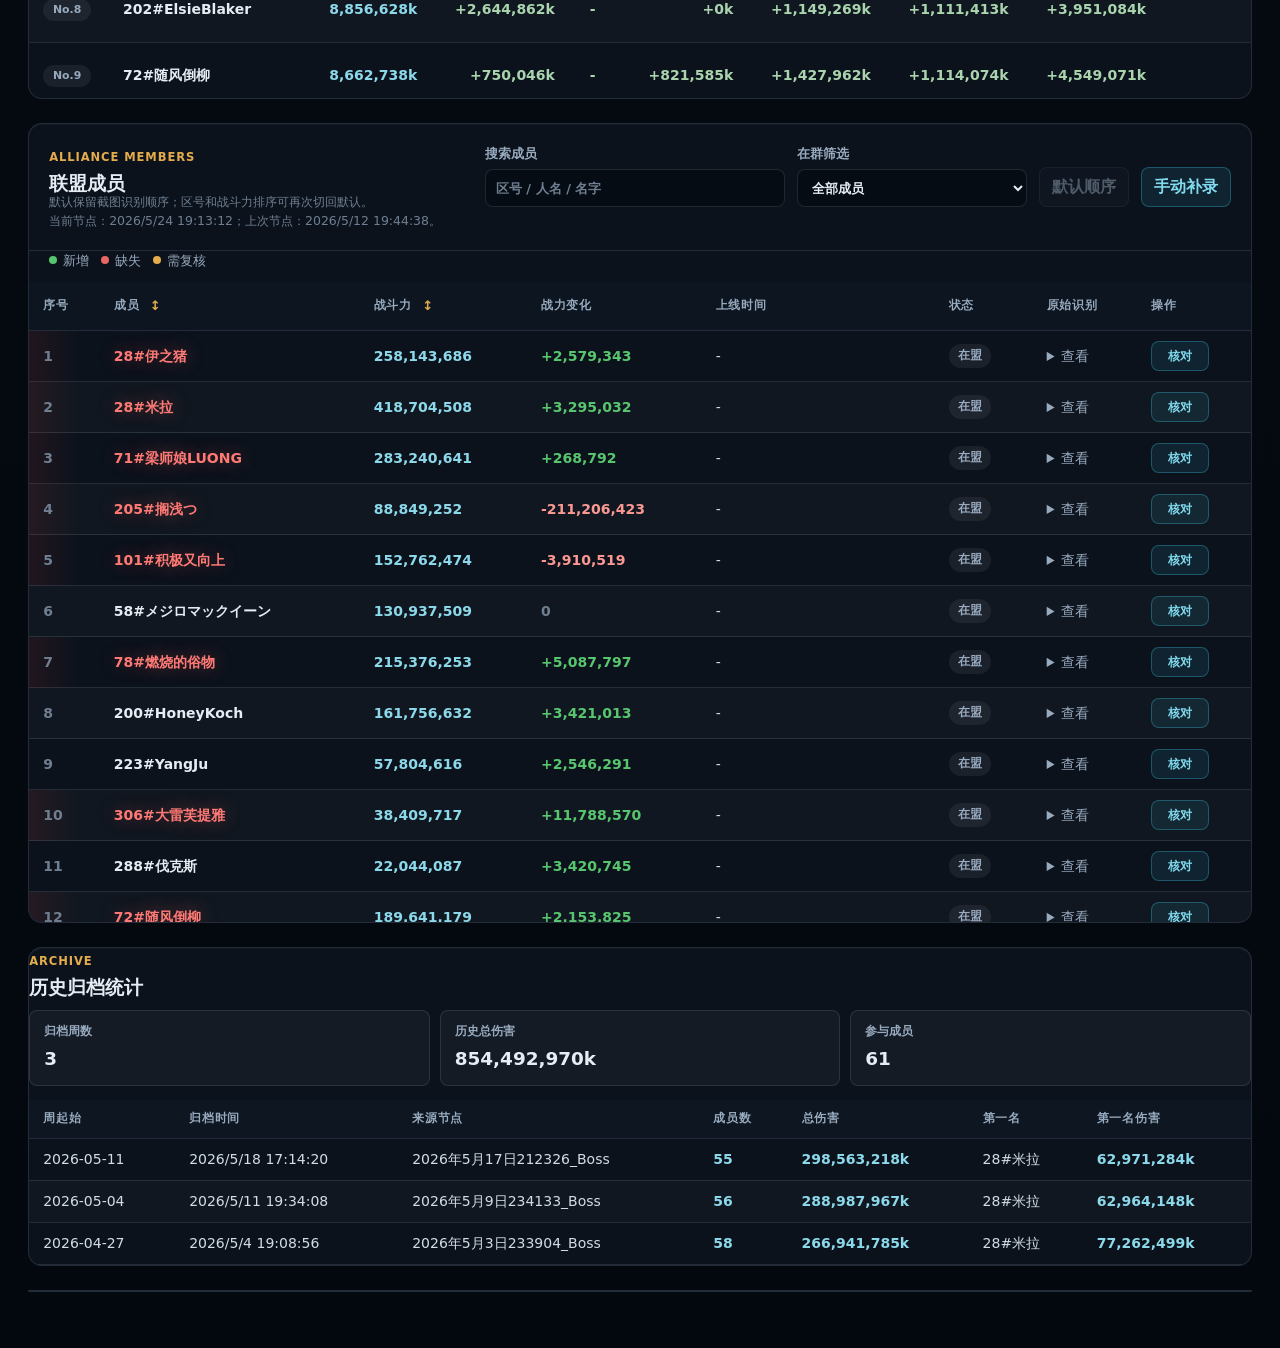
==== commit de9c71c8: "2026年5月24日20:10:07 区别显示了打Boss和没打Boss的人员，添加了联盟成员战力更新情况" ====
--- a/index.html
+++ b/index.html
@@ -5,14 +5,14 @@
     <meta name="viewport" content="width=device-width, initial-scale=1, viewport-fit=cover" />
     <title>玉子烧的小屋</title>
     <link rel="icon" href="data:," />
-    <link rel="stylesheet" href="./styles.css?v=20260514pcapInspect" />
+    <link rel="stylesheet" href="./styles.css?v=20260513reparse1" />
   </head>
   <body>
     <a class="skip-link" href="#main-content">跳到主要内容</a>
     <header class="site-header" aria-label="主导航">
       <a class="brand" href="#visualization" aria-label="玉子烧的小屋首页"><span>玉子烧</span><span>的小屋</span></a>
       <div class="identity"><span class="identity-dot"></span><span><strong>Legion of Valkyrie</strong><small>Alliance Dashboard</small></span></div>
-      <nav class="nav-links" aria-label="功能板块"><a href="#visualization">可视化</a><a href="#boss-ranking">Boss 伤害</a><a href="#members-section">联盟成员</a><a href="#archive-history">历史归档</a><a href="./pcap.html">抓包内容</a></nav>
+      <nav class="nav-links" aria-label="功能板块"><a href="#visualization">可视化</a><a href="#boss-ranking">Boss 伤害</a><a href="#members-section">联盟成员</a><a href="#archive-history">历史归档</a></nav>
       <div class="header-status" aria-label="数据状态"><span class="status-dot"></span><span id="captureMeta">等待数据</span></div>
     </header>
     <main id="main-content" class="shell">
@@ -24,11 +24,11 @@
         <section class="stats-grid" id="statsGrid" aria-label="战报指标"></section>
         <section class="leaderboard-grid" aria-label="最新排行"><article class="panel ranking-panel"><div class="panel-head compact"><div><p class="eyebrow">Boss</p><h2>Boss 本周伤害排行</h2></div><span id="bossWeekLabel" class="badge"></span></div><div id="bossBars" class="bars"></div></article><article class="panel ranking-panel"><div class="panel-head compact"><div><p class="eyebrow">Members</p><h2>战力 Top 10</h2></div></div><div id="powerBars" class="bars"></div></article></section>
       </section>
-      <section id="boss-ranking" class="section-block detail-section" aria-labelledby="bossTitle"><section class="panel detail-panel boss-detail-panel"><div class="panel-head"><div><p class="eyebrow">Boss Ranking</p><h2 id="bossTitle">Boss 每日增量</h2><p class="hint">Boss 每天 08:00 结算；08:00 前上传归属前一天。表格只展示当前 Boss 归属日及之前的周内数据。</p></div><div class="control-row"><label class="inline-control"><span>周筛选</span><select id="weekSelect"></select></label><label class="inline-control"><span>时间节点</span><select id="snapshotSelect"></select></label><div class="archive-control"><button id="archiveButton" class="secondary-button" type="button">归档已结束周</button><span id="archiveStatus" class="hint"></span></div></div></div><div class="table-wrap"><table><thead><tr id="bossHeaderRow"></tr></thead><tbody id="bossTable"></tbody></table></div></section></section>
-      <section id="members-section" class="section-block detail-section" aria-labelledby="membersTitle"><section class="panel detail-panel members-detail-panel"><div class="panel-head"><div><p class="eyebrow">Alliance Members</p><h2 id="membersTitle">联盟成员</h2><p class="hint">默认保留截图识别顺序；区号和战斗力排序可再次切回默认。</p></div><div class="member-tools"><label class="member-search"><span>搜索成员</span><input id="searchInput" type="search" placeholder="区号 / 人名 / 名字" /></label><label class="inline-control member-group-filter"><span>&#22312;&#32676;&#31579;&#36873;</span><select id="groupFilter"><option value="all">&#20840;&#37096;&#25104;&#21592;</option><option value="in">&#22312;&#32676;&#25104;&#21592;</option><option value="out">&#19981;&#22312;&#32676;&#25104;&#21592;</option></select></label><button id="resetMemberSortButton" class="secondary-button subtle-button" type="button">默认顺序</button><button id="addMemberButton" class="secondary-button" type="button">手动补录</button></div></div><div class="legend"><span><i class="dot new"></i>新增</span><span><i class="dot missing"></i>缺失</span><span><i class="dot review"></i>需复核</span></div><div class="table-wrap"><table><thead><tr><th><button class="sort-button" type="button" data-member-sort="zone">成员 <span id="memberSortIcon">↕</span></button></th><th><button class="sort-button" type="button" data-member-sort="power">战斗力 <span id="powerSortIcon">↕</span></button></th><th>上线时间</th><th>状态</th><th>原始识别</th><th>操作</th></tr></thead><tbody id="memberTable"></tbody></table></div></section></section>
+      <section id="boss-ranking" class="section-block detail-section" aria-labelledby="bossTitle"><section class="panel detail-panel boss-detail-panel"><div class="panel-head"><div><p class="eyebrow">Boss Ranking</p><h2 id="bossTitle">Boss 每日增量</h2><p class="hint">Boss 每天 08:00 结算；08:00 前上传归属前一天。表格只展示当前 Boss 归属日及之前的周内数据。</p><p id="bossMissingNote" class="hint"></p></div><div class="control-row"><label class="inline-control"><span>周筛选</span><select id="weekSelect"></select></label><label class="inline-control"><span>时间节点</span><select id="snapshotSelect"></select></label><div class="archive-control"><button id="archiveButton" class="secondary-button" type="button">归档已结束周</button><span id="archiveStatus" class="hint"></span></div></div></div><div class="table-wrap"><table><thead><tr id="bossHeaderRow"></tr></thead><tbody id="bossTable"></tbody></table></div></section></section>
+      <section id="members-section" class="section-block detail-section" aria-labelledby="membersTitle"><section class="panel detail-panel members-detail-panel"><div class="panel-head"><div><p class="eyebrow">Alliance Members</p><h2 id="membersTitle">联盟成员</h2><p class="hint">默认保留截图识别顺序；区号和战斗力排序可再次切回默认。</p><p id="memberCompareNote" class="hint"></p></div><div class="member-tools"><label class="member-search"><span>搜索成员</span><input id="searchInput" type="search" placeholder="区号 / 人名 / 名字" /></label><label class="inline-control member-group-filter"><span>&#22312;&#32676;&#31579;&#36873;</span><select id="groupFilter"><option value="all">&#20840;&#37096;&#25104;&#21592;</option><option value="in">&#22312;&#32676;&#25104;&#21592;</option><option value="out">&#19981;&#22312;&#32676;&#25104;&#21592;</option></select></label><button id="resetMemberSortButton" class="secondary-button subtle-button" type="button">默认顺序</button><button id="addMemberButton" class="secondary-button" type="button">手动补录</button></div></div><div class="legend"><span><i class="dot new"></i>新增</span><span><i class="dot missing"></i>缺失</span><span><i class="dot review"></i>需复核</span></div><div class="table-wrap"><table><thead><tr><th>序号</th><th><button class="sort-button" type="button" data-member-sort="zone">成员 <span id="memberSortIcon">↕</span></button></th><th><button class="sort-button" type="button" data-member-sort="power">战斗力 <span id="powerSortIcon">↕</span></button></th><th>战力变化</th><th>上线时间</th><th>状态</th><th>原始识别</th><th>操作</th></tr></thead><tbody id="memberTable"></tbody></table></div></section></section>
       <section id="archive-history" class="section-block detail-section" aria-labelledby="archiveHistoryTitle"><section class="panel detail-panel archive-history-panel"><div class="panel-head compact"><div><p class="eyebrow">Archive</p><h2 id="archiveHistoryTitle">历史归档统计</h2></div></div><section class="archive-summary" id="archiveSummary" aria-label="历史归档汇总"></section><div class="table-wrap archive-table-wrap"><table><thead><tr><th>周起始</th><th>归档时间</th><th>来源节点</th><th>成员数</th><th>总伤害</th><th>第一名</th><th>第一名伤害</th></tr></thead><tbody id="archiveTable"></tbody></table></div></section></section>
       <section class="section-block detail-section"><section class="panel image-panel" aria-label="截图预览"><figure><figcaption>联盟截图</figcaption><img id="memberImage" alt="联盟截图" /></figure><figure><figcaption>Boss 截图</figcaption><img id="bossImage" alt="Boss 截图" /></figure></section></section>
     </main>
-    <script src="./data/state.js?v=20260514pcapInspect"></script><script src="./app.js?v=20260514pcapInspect"></script>
+    <script src="./data/state.js?v=20260513reparse1"></script><script src="./app.js?v=20260513reparse1"></script>
   </body>
 </html>
--- a/styles.css
+++ b/styles.css
@@ -796,6 +796,25 @@
   font-variant-numeric: tabular-nums;
 }
 
+.index-cell {
+  color: var(--muted-2);
+  font-weight: 760;
+  font-variant-numeric: tabular-nums;
+  white-space: nowrap;
+}
+
+.power-delta-up {
+  color: var(--green);
+}
+
+.power-delta-down {
+  color: oklch(78% 0.12 24);
+}
+
+.power-delta-flat {
+  color: var(--muted-2);
+}
+
 .sort-button {
   display: inline-flex;
   align-items: center;
@@ -1733,6 +1752,15 @@
   color: oklch(83% 0.07 148);
 }
 
+.boss-missing-row {
+  background: oklch(92% 0.01 252 / 0.035);
+}
+
+.boss-missing-row .cell-name,
+.boss-missing-row .metric-cell {
+  color: var(--muted);
+}
+
 .checkbox-field {
   display: inline-flex !important;
   align-items: center;
